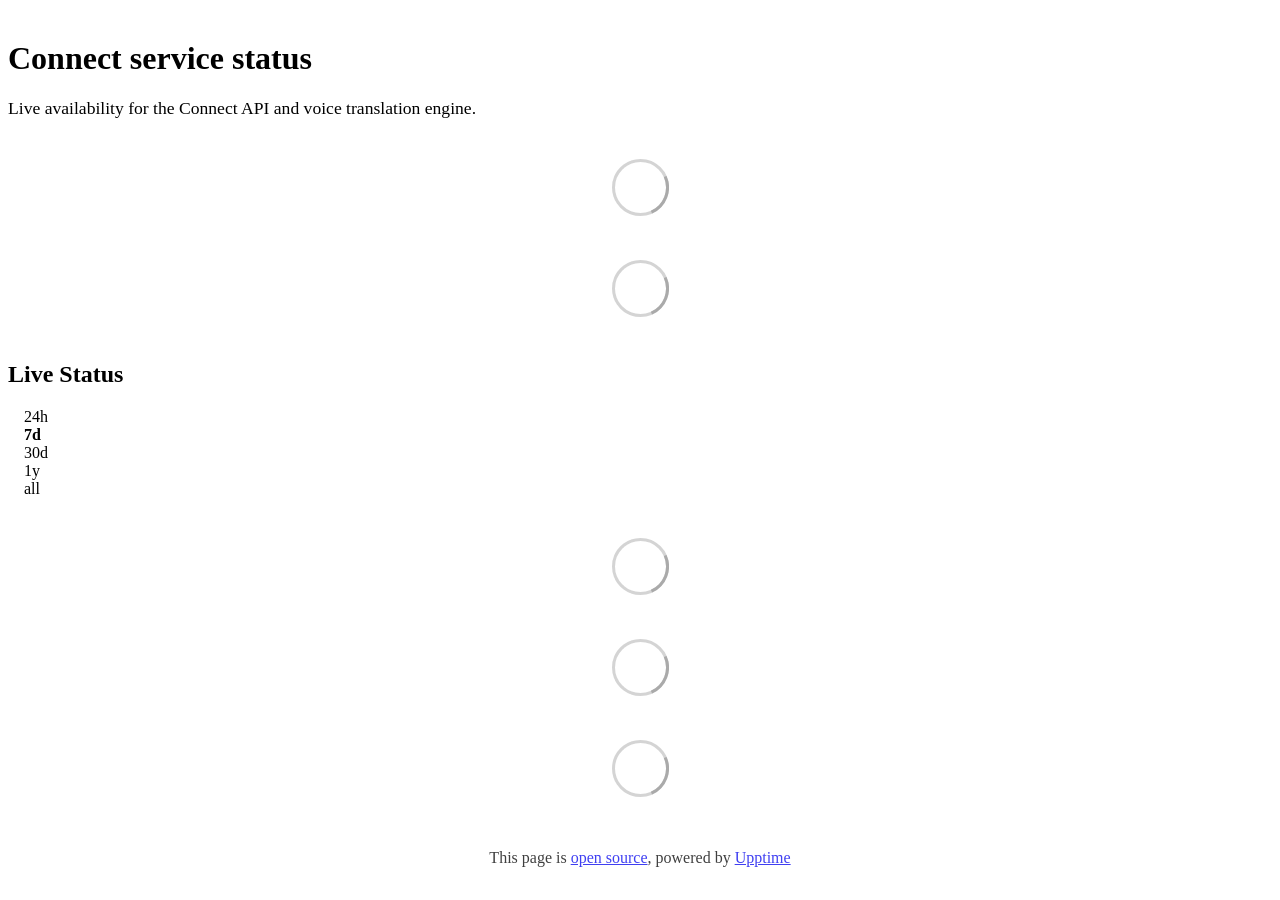
==== index.html @ 45602fb8 "deploy: 4e6164ec97eb32b5ba876845d43a2642abf1fcaf" ====
<!DOCTYPE html> <html lang=en> <head> <meta charset=utf-8> <meta content="width=device-width,initial-scale=1" name=viewport> <meta content=#333333 name=theme-color> <base href=/ > <link href=manifest.json rel=manifest crossorigin=use-credentials> <script>__SAPPER__={baseUrl:"",preloaded:[void 0,{}]};if('serviceWorker' in navigator)navigator.serviceWorker.register('/service-worker.js');(function(){try{eval("async function x(){}");var main="/client/client.4621097e.js"}catch(e){main="/client/legacy/client.b2874758.js"};var s=document.createElement("script");try{new Function("if(0)import('')")();s.src=main;s.type="module";s.crossOrigin="use-credentials";}catch(e){s.src="/client/shimport@2.0.5.js";s.setAttribute("data-main",main);}document.head.appendChild(s);}());</script> <link href=client/client-31a52aa5.css rel=stylesheet><link href=client/createOctokit-a85f76c7.css rel=stylesheet><link href=client/index-b0b6455a.css rel=stylesheet> <title>Connect Status</title> <script>// If `prefers-color-scheme` is not supported, fall back to light mode.
      // In this case, light.css will be downloaded with `highest` priority.
      if (typeof window !== "undefined" && typeof document !== "undefined" && "matchMedia" in window && window.matchMedia('(prefers-color-scheme: dark)').media === 'not all') {
        document.documentElement.style.display = 'none';
        document.head.insertAdjacentHTML(
          'beforeend',
          '<link rel="stylesheet" href={`${config.path}/themes/light.css`} onload="document.documentElement.style.display = \'\'">',
        );
      } </script> <link href=https://status.belora-connect.com/themes/light.css rel=stylesheet media=(prefers-color-scheme:light)> <link href=https://status.belora-connect.com/themes/dark.css rel=stylesheet media=(prefers-color-scheme:dark)><link href=https://status.belora-connect.com/global.css rel=stylesheet><link href=https://raw.githubusercontent.com/upptime/upptime/master/assets/upptime-icon.svg rel=icon type=image/svg><link href=/logo-192.png rel=icon type=image/png> <link href=/client/client.4621097e.js rel=modulepreload as=script crossorigin=use-credentials><link href=/client/client-31a52aa5.css rel=preload as=style><link href=/client/index.907fbda7.js rel=modulepreload as=script crossorigin=use-credentials><link href=/client/createOctokit.51ba65b4.js rel=modulepreload as=script crossorigin=use-credentials><link href=/client/inject_styles.803b7e80.js rel=modulepreload as=script crossorigin=use-credentials><link href=/client/createOctokit-a85f76c7.css rel=preload as=style><link href=/client/index-b0b6455a.css rel=preload as=style></head> <body> <div id=sapper> <nav class=svelte-a08hsz><div class="svelte-a08hsz container"> <ul class=svelte-a08hsz> </ul></div> </nav> <main class=container> <header class=svelte-ngkazm><h1><strong>Connect</strong> service status</h1> <p class="svelte-ngkazm lead">Live availability for the Connect API and voice translation engine.</header> <section class=svelte-8lnl4f><div class="svelte-68jxue loading"><svg class=svelte-68jxue height=38 stroke=#aaa width=38 xmlns=http://www.w3.org/2000/svg><g fill=none fill-rule=evenodd><g stroke-width=2 transform="translate(1 1)"><circle cx=18 cy=18 r=18 stroke-opacity=.5></circle><path d="M36 18c0-9.94-8.06-18-18-18"><animateTransform attributeName=transform dur=1s from="0 18 18" repeatCount=indefinite to="360 18 18" type=rotate></animateTransform></path></g></g></svg></div> </section> <section class=svelte-8lnl4f><div class="svelte-68jxue loading"><svg class=svelte-68jxue height=38 stroke=#aaa width=38 xmlns=http://www.w3.org/2000/svg><g fill=none fill-rule=evenodd><g stroke-width=2 transform="translate(1 1)"><circle cx=18 cy=18 r=18 stroke-opacity=.5></circle><path d="M36 18c0-9.94-8.06-18-18-18"><animateTransform attributeName=transform dur=1s from="0 18 18" repeatCount=indefinite to="360 18 18" type=rotate></animateTransform></path></g></g></svg></div> </section> <div class="svelte-fqsq6s f changed"><h2>Live Status</h2> <form class="svelte-fqsq6s f r"><div><input class=svelte-fqsq6s id=data_day name=d type=radio value=day><label class=svelte-fqsq6s for=data_day>24h</label></div> <div><input class=svelte-fqsq6s id=data_week name=d type=radio value=week checked><label class=svelte-fqsq6s for=data_week>7d</label></div> <div><input class=svelte-fqsq6s id=data_month name=d type=radio value=month><label class=svelte-fqsq6s for=data_month>30d</label></div> <div><input class=svelte-fqsq6s id=data_year name=d type=radio value=year><label class=svelte-fqsq6s for=data_year>1y</label></div> <div><input class=svelte-fqsq6s id=data_all name=d type=radio value=all><label class=svelte-fqsq6s for=data_all>all</label></div></form></div> <section class="svelte-fqsq6s live-status"><div class="svelte-68jxue loading"><svg class=svelte-68jxue height=38 stroke=#aaa width=38 xmlns=http://www.w3.org/2000/svg><g fill=none fill-rule=evenodd><g stroke-width=2 transform="translate(1 1)"><circle cx=18 cy=18 r=18 stroke-opacity=.5></circle><path d="M36 18c0-9.94-8.06-18-18-18"><animateTransform attributeName=transform dur=1s from="0 18 18" repeatCount=indefinite to="360 18 18" type=rotate></animateTransform></path></g></g></svg></div> </section> <section><div class="svelte-68jxue loading"><svg class=svelte-68jxue height=38 stroke=#aaa width=38 xmlns=http://www.w3.org/2000/svg><g fill=none fill-rule=evenodd><g stroke-width=2 transform="translate(1 1)"><circle cx=18 cy=18 r=18 stroke-opacity=.5></circle><path d="M36 18c0-9.94-8.06-18-18-18"><animateTransform attributeName=transform dur=1s from="0 18 18" repeatCount=indefinite to="360 18 18" type=rotate></animateTransform></path></g></g></svg></div> </section> <section><div class="svelte-68jxue loading"><svg class=svelte-68jxue height=38 stroke=#aaa width=38 xmlns=http://www.w3.org/2000/svg><g fill=none fill-rule=evenodd><g stroke-width=2 transform="translate(1 1)"><circle cx=18 cy=18 r=18 stroke-opacity=.5></circle><path d="M36 18c0-9.94-8.06-18-18-18"><animateTransform attributeName=transform dur=1s from="0 18 18" repeatCount=indefinite to="360 18 18" type=rotate></animateTransform></path></g></g></svg></div></section></main> <footer class=svelte-jbr799><p>This page is <a href=https://github.com/beloralabs-connect/connect-status>open source</a>, powered by <a href=https://upptime.js.org>Upptime</a></p> </footer></div> <script> try {
        if (typeof window !== "undefined" && window.navigator && navigator.serviceWorker) {
          navigator.serviceWorker.getRegistrations().then(function (registrations) {
            for (let registration of registrations) {
              registration.unregister();
            }
          });
        }
        if (typeof window !== "undefined" && "caches" in window) {
          caches.keys().then(function (keyList) {
            return Promise.all(
              keyList.map(function (key) {
                return caches.delete(key);
              })
            );
          });
        }
      } catch (error) {} </script>
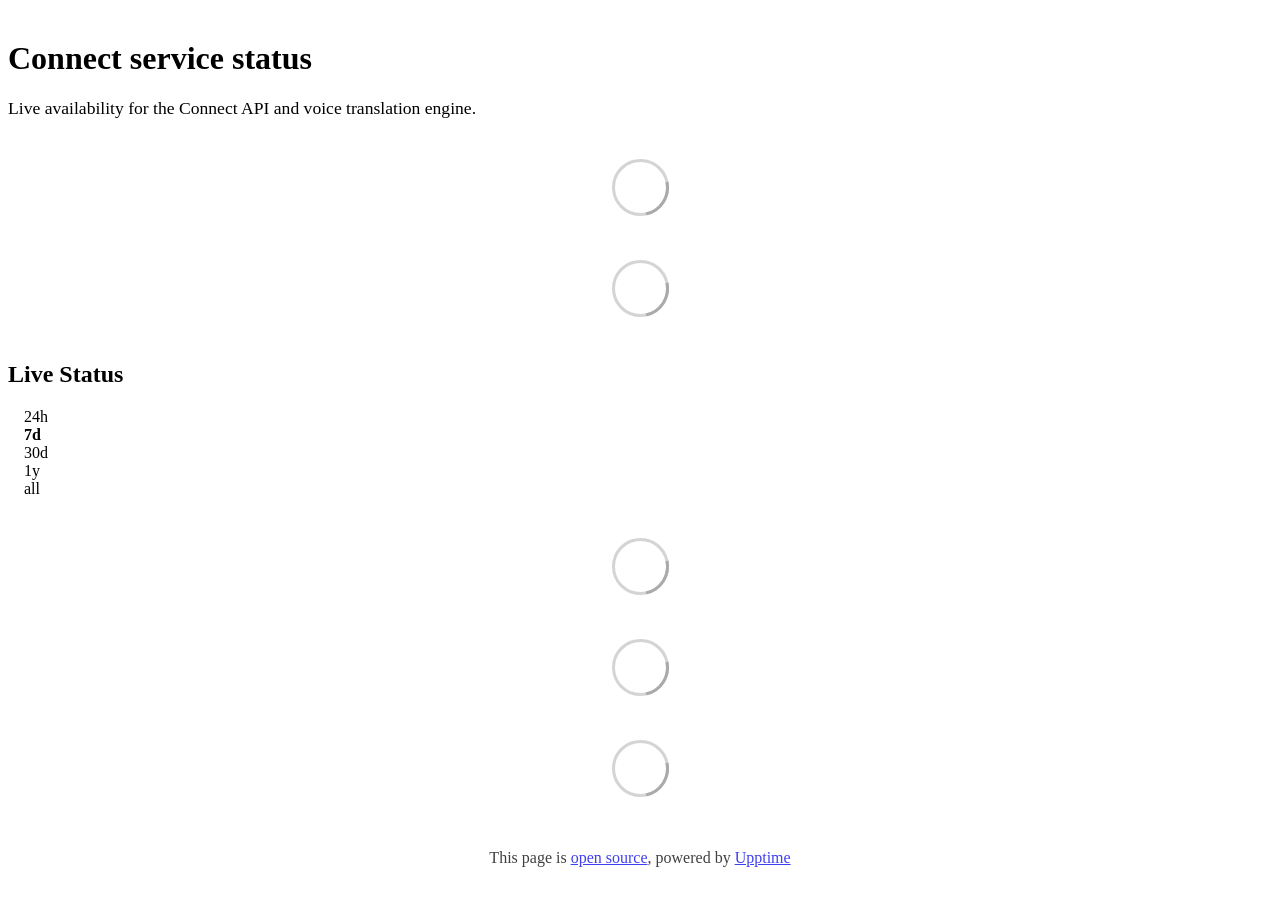
==== commit 129cd377: "deploy: e35ccb564887b303277713e8ad7a1792f961f7e1" ====
--- a/index.html
+++ b/index.html
@@ -1,4 +1,4 @@
-<!DOCTYPE html> <html lang=en> <head> <meta charset=utf-8> <meta content="width=device-width,initial-scale=1" name=viewport> <meta content=#333333 name=theme-color> <base href=/ > <link href=manifest.json rel=manifest crossorigin=use-credentials> <script>__SAPPER__={baseUrl:"",preloaded:[void 0,{}]};if('serviceWorker' in navigator)navigator.serviceWorker.register('/service-worker.js');(function(){try{eval("async function x(){}");var main="/client/client.4621097e.js"}catch(e){main="/client/legacy/client.b2874758.js"};var s=document.createElement("script");try{new Function("if(0)import('')")();s.src=main;s.type="module";s.crossOrigin="use-credentials";}catch(e){s.src="/client/shimport@2.0.5.js";s.setAttribute("data-main",main);}document.head.appendChild(s);}());</script> <link href=client/client-31a52aa5.css rel=stylesheet><link href=client/createOctokit-a85f76c7.css rel=stylesheet><link href=client/index-b0b6455a.css rel=stylesheet> <title>Connect Status</title> <script>// If `prefers-color-scheme` is not supported, fall back to light mode.
+<!DOCTYPE html> <html lang=en> <head> <meta charset=utf-8> <meta content="width=device-width,initial-scale=1" name=viewport> <meta content=#333333 name=theme-color> <base href=/ > <link href=manifest.json rel=manifest crossorigin=use-credentials> <script>__SAPPER__={baseUrl:"",preloaded:[void 0,{}]};if('serviceWorker' in navigator)navigator.serviceWorker.register('/service-worker.js');(function(){try{eval("async function x(){}");var main="/client/client.db759055.js"}catch(e){main="/client/legacy/client.6d846c07.js"};var s=document.createElement("script");try{new Function("if(0)import('')")();s.src=main;s.type="module";s.crossOrigin="use-credentials";}catch(e){s.src="/client/shimport@2.0.5.js";s.setAttribute("data-main",main);}document.head.appendChild(s);}());</script> <link href=client/client-31a52aa5.css rel=stylesheet><link href=client/createOctokit-a85f76c7.css rel=stylesheet><link href=client/index-b0b6455a.css rel=stylesheet> <title>Connect Status</title> <script>// If `prefers-color-scheme` is not supported, fall back to light mode.
       // In this case, light.css will be downloaded with `highest` priority.
       if (typeof window !== "undefined" && typeof document !== "undefined" && "matchMedia" in window && window.matchMedia('(prefers-color-scheme: dark)').media === 'not all') {
         document.documentElement.style.display = 'none';
@@ -6,7 +6,7 @@
           'beforeend',
           '<link rel="stylesheet" href={`${config.path}/themes/light.css`} onload="document.documentElement.style.display = \'\'">',
         );
-      } </script> <link href=https://status.belora-connect.com/themes/light.css rel=stylesheet media=(prefers-color-scheme:light)> <link href=https://status.belora-connect.com/themes/dark.css rel=stylesheet media=(prefers-color-scheme:dark)><link href=https://status.belora-connect.com/global.css rel=stylesheet><link href=https://raw.githubusercontent.com/upptime/upptime/master/assets/upptime-icon.svg rel=icon type=image/svg><link href=/logo-192.png rel=icon type=image/png> <link href=/client/client.4621097e.js rel=modulepreload as=script crossorigin=use-credentials><link href=/client/client-31a52aa5.css rel=preload as=style><link href=/client/index.907fbda7.js rel=modulepreload as=script crossorigin=use-credentials><link href=/client/createOctokit.51ba65b4.js rel=modulepreload as=script crossorigin=use-credentials><link href=/client/inject_styles.803b7e80.js rel=modulepreload as=script crossorigin=use-credentials><link href=/client/createOctokit-a85f76c7.css rel=preload as=style><link href=/client/index-b0b6455a.css rel=preload as=style></head> <body> <div id=sapper> <nav class=svelte-a08hsz><div class="svelte-a08hsz container"> <ul class=svelte-a08hsz> </ul></div> </nav> <main class=container> <header class=svelte-ngkazm><h1><strong>Connect</strong> service status</h1> <p class="svelte-ngkazm lead">Live availability for the Connect API and voice translation engine.</header> <section class=svelte-8lnl4f><div class="svelte-68jxue loading"><svg class=svelte-68jxue height=38 stroke=#aaa width=38 xmlns=http://www.w3.org/2000/svg><g fill=none fill-rule=evenodd><g stroke-width=2 transform="translate(1 1)"><circle cx=18 cy=18 r=18 stroke-opacity=.5></circle><path d="M36 18c0-9.94-8.06-18-18-18"><animateTransform attributeName=transform dur=1s from="0 18 18" repeatCount=indefinite to="360 18 18" type=rotate></animateTransform></path></g></g></svg></div> </section> <section class=svelte-8lnl4f><div class="svelte-68jxue loading"><svg class=svelte-68jxue height=38 stroke=#aaa width=38 xmlns=http://www.w3.org/2000/svg><g fill=none fill-rule=evenodd><g stroke-width=2 transform="translate(1 1)"><circle cx=18 cy=18 r=18 stroke-opacity=.5></circle><path d="M36 18c0-9.94-8.06-18-18-18"><animateTransform attributeName=transform dur=1s from="0 18 18" repeatCount=indefinite to="360 18 18" type=rotate></animateTransform></path></g></g></svg></div> </section> <div class="svelte-fqsq6s f changed"><h2>Live Status</h2> <form class="svelte-fqsq6s f r"><div><input class=svelte-fqsq6s id=data_day name=d type=radio value=day><label class=svelte-fqsq6s for=data_day>24h</label></div> <div><input class=svelte-fqsq6s id=data_week name=d type=radio value=week checked><label class=svelte-fqsq6s for=data_week>7d</label></div> <div><input class=svelte-fqsq6s id=data_month name=d type=radio value=month><label class=svelte-fqsq6s for=data_month>30d</label></div> <div><input class=svelte-fqsq6s id=data_year name=d type=radio value=year><label class=svelte-fqsq6s for=data_year>1y</label></div> <div><input class=svelte-fqsq6s id=data_all name=d type=radio value=all><label class=svelte-fqsq6s for=data_all>all</label></div></form></div> <section class="svelte-fqsq6s live-status"><div class="svelte-68jxue loading"><svg class=svelte-68jxue height=38 stroke=#aaa width=38 xmlns=http://www.w3.org/2000/svg><g fill=none fill-rule=evenodd><g stroke-width=2 transform="translate(1 1)"><circle cx=18 cy=18 r=18 stroke-opacity=.5></circle><path d="M36 18c0-9.94-8.06-18-18-18"><animateTransform attributeName=transform dur=1s from="0 18 18" repeatCount=indefinite to="360 18 18" type=rotate></animateTransform></path></g></g></svg></div> </section> <section><div class="svelte-68jxue loading"><svg class=svelte-68jxue height=38 stroke=#aaa width=38 xmlns=http://www.w3.org/2000/svg><g fill=none fill-rule=evenodd><g stroke-width=2 transform="translate(1 1)"><circle cx=18 cy=18 r=18 stroke-opacity=.5></circle><path d="M36 18c0-9.94-8.06-18-18-18"><animateTransform attributeName=transform dur=1s from="0 18 18" repeatCount=indefinite to="360 18 18" type=rotate></animateTransform></path></g></g></svg></div> </section> <section><div class="svelte-68jxue loading"><svg class=svelte-68jxue height=38 stroke=#aaa width=38 xmlns=http://www.w3.org/2000/svg><g fill=none fill-rule=evenodd><g stroke-width=2 transform="translate(1 1)"><circle cx=18 cy=18 r=18 stroke-opacity=.5></circle><path d="M36 18c0-9.94-8.06-18-18-18"><animateTransform attributeName=transform dur=1s from="0 18 18" repeatCount=indefinite to="360 18 18" type=rotate></animateTransform></path></g></g></svg></div></section></main> <footer class=svelte-jbr799><p>This page is <a href=https://github.com/beloralabs-connect/connect-status>open source</a>, powered by <a href=https://upptime.js.org>Upptime</a></p> </footer></div> <script> try {
+      } </script> <link href=https://status.belora-connect.com/themes/light.css rel=stylesheet media=(prefers-color-scheme:light)> <link href=https://status.belora-connect.com/themes/dark.css rel=stylesheet media=(prefers-color-scheme:dark)><link href=https://status.belora-connect.com/global.css rel=stylesheet><link href=https://raw.githubusercontent.com/upptime/upptime/master/assets/upptime-icon.svg rel=icon type=image/svg><link href=/logo-192.png rel=icon type=image/png> <link href=/client/client.db759055.js rel=modulepreload as=script crossorigin=use-credentials><link href=/client/client-31a52aa5.css rel=preload as=style><link href=/client/index.37dea34d.js rel=modulepreload as=script crossorigin=use-credentials><link href=/client/createOctokit.5da812ed.js rel=modulepreload as=script crossorigin=use-credentials><link href=/client/inject_styles.803b7e80.js rel=modulepreload as=script crossorigin=use-credentials><link href=/client/createOctokit-a85f76c7.css rel=preload as=style><link href=/client/index-b0b6455a.css rel=preload as=style></head> <body> <div id=sapper> <nav class=svelte-a08hsz><div class="svelte-a08hsz container"> <ul class=svelte-a08hsz> </ul></div> </nav> <main class=container> <header class=svelte-ngkazm><h1><strong>Connect</strong> service status</h1> <p class="svelte-ngkazm lead">Live availability for the Connect API and voice translation engine.</header> <section class=svelte-8lnl4f><div class="svelte-68jxue loading"><svg class=svelte-68jxue height=38 stroke=#aaa width=38 xmlns=http://www.w3.org/2000/svg><g fill=none fill-rule=evenodd><g stroke-width=2 transform="translate(1 1)"><circle cx=18 cy=18 r=18 stroke-opacity=.5></circle><path d="M36 18c0-9.94-8.06-18-18-18"><animateTransform attributeName=transform dur=1s from="0 18 18" repeatCount=indefinite to="360 18 18" type=rotate></animateTransform></path></g></g></svg></div> </section> <section class=svelte-8lnl4f><div class="svelte-68jxue loading"><svg class=svelte-68jxue height=38 stroke=#aaa width=38 xmlns=http://www.w3.org/2000/svg><g fill=none fill-rule=evenodd><g stroke-width=2 transform="translate(1 1)"><circle cx=18 cy=18 r=18 stroke-opacity=.5></circle><path d="M36 18c0-9.94-8.06-18-18-18"><animateTransform attributeName=transform dur=1s from="0 18 18" repeatCount=indefinite to="360 18 18" type=rotate></animateTransform></path></g></g></svg></div> </section> <div class="svelte-fqsq6s f changed"><h2>Live Status</h2> <form class="svelte-fqsq6s f r"><div><input class=svelte-fqsq6s id=data_day name=d type=radio value=day><label class=svelte-fqsq6s for=data_day>24h</label></div> <div><input class=svelte-fqsq6s id=data_week name=d type=radio value=week checked><label class=svelte-fqsq6s for=data_week>7d</label></div> <div><input class=svelte-fqsq6s id=data_month name=d type=radio value=month><label class=svelte-fqsq6s for=data_month>30d</label></div> <div><input class=svelte-fqsq6s id=data_year name=d type=radio value=year><label class=svelte-fqsq6s for=data_year>1y</label></div> <div><input class=svelte-fqsq6s id=data_all name=d type=radio value=all><label class=svelte-fqsq6s for=data_all>all</label></div></form></div> <section class="svelte-fqsq6s live-status"><div class="svelte-68jxue loading"><svg class=svelte-68jxue height=38 stroke=#aaa width=38 xmlns=http://www.w3.org/2000/svg><g fill=none fill-rule=evenodd><g stroke-width=2 transform="translate(1 1)"><circle cx=18 cy=18 r=18 stroke-opacity=.5></circle><path d="M36 18c0-9.94-8.06-18-18-18"><animateTransform attributeName=transform dur=1s from="0 18 18" repeatCount=indefinite to="360 18 18" type=rotate></animateTransform></path></g></g></svg></div> </section> <section><div class="svelte-68jxue loading"><svg class=svelte-68jxue height=38 stroke=#aaa width=38 xmlns=http://www.w3.org/2000/svg><g fill=none fill-rule=evenodd><g stroke-width=2 transform="translate(1 1)"><circle cx=18 cy=18 r=18 stroke-opacity=.5></circle><path d="M36 18c0-9.94-8.06-18-18-18"><animateTransform attributeName=transform dur=1s from="0 18 18" repeatCount=indefinite to="360 18 18" type=rotate></animateTransform></path></g></g></svg></div> </section> <section><div class="svelte-68jxue loading"><svg class=svelte-68jxue height=38 stroke=#aaa width=38 xmlns=http://www.w3.org/2000/svg><g fill=none fill-rule=evenodd><g stroke-width=2 transform="translate(1 1)"><circle cx=18 cy=18 r=18 stroke-opacity=.5></circle><path d="M36 18c0-9.94-8.06-18-18-18"><animateTransform attributeName=transform dur=1s from="0 18 18" repeatCount=indefinite to="360 18 18" type=rotate></animateTransform></path></g></g></svg></div></section></main> <footer class=svelte-jbr799><p>This page is <a href=https://github.com/beloralabs-connect/connect-status>open source</a>, powered by <a href=https://upptime.js.org>Upptime</a></p> </footer></div> <script> try {
         if (typeof window !== "undefined" && window.navigator && navigator.serviceWorker) {
           navigator.serviceWorker.getRegistrations().then(function (registrations) {
             for (let registration of registrations) {
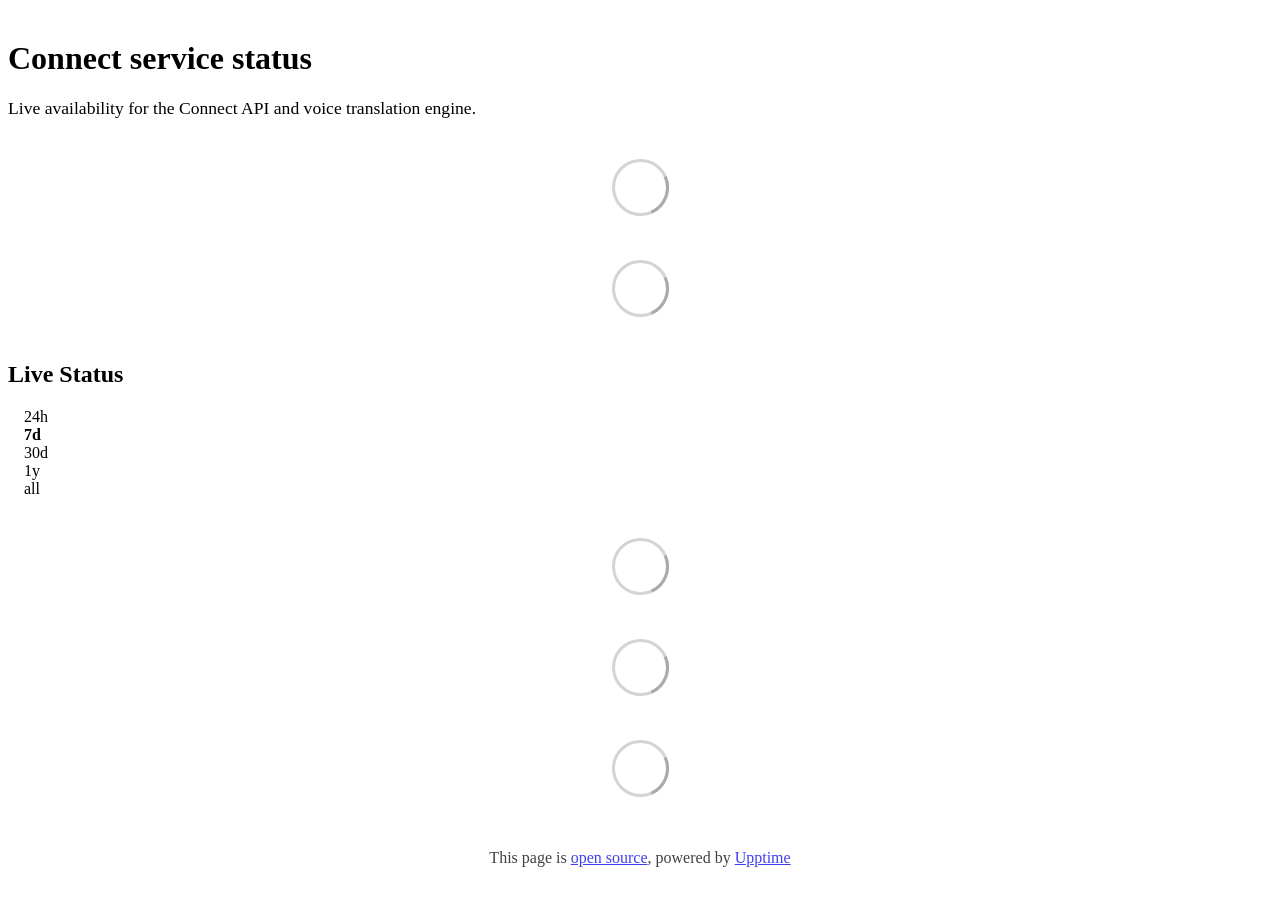
==== commit 1e6e8ec1: "deploy: 7d177156386b89ac3a58ff08177b23f45ffefd7b" ====
--- a/index.html
+++ b/index.html
@@ -1,4 +1,4 @@
-<!DOCTYPE html> <html lang=en> <head> <meta charset=utf-8> <meta content="width=device-width,initial-scale=1" name=viewport> <meta content=#333333 name=theme-color> <base href=/ > <link href=manifest.json rel=manifest crossorigin=use-credentials> <script>__SAPPER__={baseUrl:"",preloaded:[void 0,{}]};if('serviceWorker' in navigator)navigator.serviceWorker.register('/service-worker.js');(function(){try{eval("async function x(){}");var main="/client/client.db759055.js"}catch(e){main="/client/legacy/client.6d846c07.js"};var s=document.createElement("script");try{new Function("if(0)import('')")();s.src=main;s.type="module";s.crossOrigin="use-credentials";}catch(e){s.src="/client/shimport@2.0.5.js";s.setAttribute("data-main",main);}document.head.appendChild(s);}());</script> <link href=client/client-31a52aa5.css rel=stylesheet><link href=client/createOctokit-a85f76c7.css rel=stylesheet><link href=client/index-b0b6455a.css rel=stylesheet> <title>Connect Status</title> <script>// If `prefers-color-scheme` is not supported, fall back to light mode.
+<!DOCTYPE html> <html lang=en> <head> <meta charset=utf-8> <meta content="width=device-width,initial-scale=1" name=viewport> <meta content=#333333 name=theme-color> <base href=/ > <link href=manifest.json rel=manifest crossorigin=use-credentials> <script>__SAPPER__={baseUrl:"",preloaded:[void 0,{}]};if('serviceWorker' in navigator)navigator.serviceWorker.register('/service-worker.js');(function(){try{eval("async function x(){}");var main="/client/client.017b4414.js"}catch(e){main="/client/legacy/client.9b7e98da.js"};var s=document.createElement("script");try{new Function("if(0)import('')")();s.src=main;s.type="module";s.crossOrigin="use-credentials";}catch(e){s.src="/client/shimport@2.0.5.js";s.setAttribute("data-main",main);}document.head.appendChild(s);}());</script> <link href=client/client-31a52aa5.css rel=stylesheet><link href=client/createOctokit-a85f76c7.css rel=stylesheet><link href=client/index-b0b6455a.css rel=stylesheet> <title>Connect Status</title> <script>// If `prefers-color-scheme` is not supported, fall back to light mode.
       // In this case, light.css will be downloaded with `highest` priority.
       if (typeof window !== "undefined" && typeof document !== "undefined" && "matchMedia" in window && window.matchMedia('(prefers-color-scheme: dark)').media === 'not all') {
         document.documentElement.style.display = 'none';
@@ -6,7 +6,7 @@
           'beforeend',
           '<link rel="stylesheet" href={`${config.path}/themes/light.css`} onload="document.documentElement.style.display = \'\'">',
         );
-      } </script> <link href=https://status.belora-connect.com/themes/light.css rel=stylesheet media=(prefers-color-scheme:light)> <link href=https://status.belora-connect.com/themes/dark.css rel=stylesheet media=(prefers-color-scheme:dark)><link href=https://status.belora-connect.com/global.css rel=stylesheet><link href=https://raw.githubusercontent.com/upptime/upptime/master/assets/upptime-icon.svg rel=icon type=image/svg><link href=/logo-192.png rel=icon type=image/png> <link href=/client/client.db759055.js rel=modulepreload as=script crossorigin=use-credentials><link href=/client/client-31a52aa5.css rel=preload as=style><link href=/client/index.37dea34d.js rel=modulepreload as=script crossorigin=use-credentials><link href=/client/createOctokit.5da812ed.js rel=modulepreload as=script crossorigin=use-credentials><link href=/client/inject_styles.803b7e80.js rel=modulepreload as=script crossorigin=use-credentials><link href=/client/createOctokit-a85f76c7.css rel=preload as=style><link href=/client/index-b0b6455a.css rel=preload as=style></head> <body> <div id=sapper> <nav class=svelte-a08hsz><div class="svelte-a08hsz container"> <ul class=svelte-a08hsz> </ul></div> </nav> <main class=container> <header class=svelte-ngkazm><h1><strong>Connect</strong> service status</h1> <p class="svelte-ngkazm lead">Live availability for the Connect API and voice translation engine.</header> <section class=svelte-8lnl4f><div class="svelte-68jxue loading"><svg class=svelte-68jxue height=38 stroke=#aaa width=38 xmlns=http://www.w3.org/2000/svg><g fill=none fill-rule=evenodd><g stroke-width=2 transform="translate(1 1)"><circle cx=18 cy=18 r=18 stroke-opacity=.5></circle><path d="M36 18c0-9.94-8.06-18-18-18"><animateTransform attributeName=transform dur=1s from="0 18 18" repeatCount=indefinite to="360 18 18" type=rotate></animateTransform></path></g></g></svg></div> </section> <section class=svelte-8lnl4f><div class="svelte-68jxue loading"><svg class=svelte-68jxue height=38 stroke=#aaa width=38 xmlns=http://www.w3.org/2000/svg><g fill=none fill-rule=evenodd><g stroke-width=2 transform="translate(1 1)"><circle cx=18 cy=18 r=18 stroke-opacity=.5></circle><path d="M36 18c0-9.94-8.06-18-18-18"><animateTransform attributeName=transform dur=1s from="0 18 18" repeatCount=indefinite to="360 18 18" type=rotate></animateTransform></path></g></g></svg></div> </section> <div class="svelte-fqsq6s f changed"><h2>Live Status</h2> <form class="svelte-fqsq6s f r"><div><input class=svelte-fqsq6s id=data_day name=d type=radio value=day><label class=svelte-fqsq6s for=data_day>24h</label></div> <div><input class=svelte-fqsq6s id=data_week name=d type=radio value=week checked><label class=svelte-fqsq6s for=data_week>7d</label></div> <div><input class=svelte-fqsq6s id=data_month name=d type=radio value=month><label class=svelte-fqsq6s for=data_month>30d</label></div> <div><input class=svelte-fqsq6s id=data_year name=d type=radio value=year><label class=svelte-fqsq6s for=data_year>1y</label></div> <div><input class=svelte-fqsq6s id=data_all name=d type=radio value=all><label class=svelte-fqsq6s for=data_all>all</label></div></form></div> <section class="svelte-fqsq6s live-status"><div class="svelte-68jxue loading"><svg class=svelte-68jxue height=38 stroke=#aaa width=38 xmlns=http://www.w3.org/2000/svg><g fill=none fill-rule=evenodd><g stroke-width=2 transform="translate(1 1)"><circle cx=18 cy=18 r=18 stroke-opacity=.5></circle><path d="M36 18c0-9.94-8.06-18-18-18"><animateTransform attributeName=transform dur=1s from="0 18 18" repeatCount=indefinite to="360 18 18" type=rotate></animateTransform></path></g></g></svg></div> </section> <section><div class="svelte-68jxue loading"><svg class=svelte-68jxue height=38 stroke=#aaa width=38 xmlns=http://www.w3.org/2000/svg><g fill=none fill-rule=evenodd><g stroke-width=2 transform="translate(1 1)"><circle cx=18 cy=18 r=18 stroke-opacity=.5></circle><path d="M36 18c0-9.94-8.06-18-18-18"><animateTransform attributeName=transform dur=1s from="0 18 18" repeatCount=indefinite to="360 18 18" type=rotate></animateTransform></path></g></g></svg></div> </section> <section><div class="svelte-68jxue loading"><svg class=svelte-68jxue height=38 stroke=#aaa width=38 xmlns=http://www.w3.org/2000/svg><g fill=none fill-rule=evenodd><g stroke-width=2 transform="translate(1 1)"><circle cx=18 cy=18 r=18 stroke-opacity=.5></circle><path d="M36 18c0-9.94-8.06-18-18-18"><animateTransform attributeName=transform dur=1s from="0 18 18" repeatCount=indefinite to="360 18 18" type=rotate></animateTransform></path></g></g></svg></div></section></main> <footer class=svelte-jbr799><p>This page is <a href=https://github.com/beloralabs-connect/connect-status>open source</a>, powered by <a href=https://upptime.js.org>Upptime</a></p> </footer></div> <script> try {
+      } </script> <link href=https://status.belora-connect.com/themes/light.css rel=stylesheet media=(prefers-color-scheme:light)> <link href=https://status.belora-connect.com/themes/dark.css rel=stylesheet media=(prefers-color-scheme:dark)><link href=https://status.belora-connect.com/global.css rel=stylesheet><link href=https://raw.githubusercontent.com/upptime/upptime/master/assets/upptime-icon.svg rel=icon type=image/svg><link href=/logo-192.png rel=icon type=image/png> <link href=/client/client.017b4414.js rel=modulepreload as=script crossorigin=use-credentials><link href=/client/client-31a52aa5.css rel=preload as=style><link href=/client/index.a909bca7.js rel=modulepreload as=script crossorigin=use-credentials><link href=/client/createOctokit.a4fef7ee.js rel=modulepreload as=script crossorigin=use-credentials><link href=/client/inject_styles.803b7e80.js rel=modulepreload as=script crossorigin=use-credentials><link href=/client/createOctokit-a85f76c7.css rel=preload as=style><link href=/client/index-b0b6455a.css rel=preload as=style></head> <body> <div id=sapper> <nav class=svelte-a08hsz><div class="svelte-a08hsz container"> <ul class=svelte-a08hsz> </ul></div> </nav> <main class=container> <header class=svelte-ngkazm><h1><strong>Connect</strong> service status</h1> <p class="svelte-ngkazm lead">Live availability for the Connect API and voice translation engine.</header> <section class=svelte-8lnl4f><div class="svelte-68jxue loading"><svg class=svelte-68jxue height=38 stroke=#aaa width=38 xmlns=http://www.w3.org/2000/svg><g fill=none fill-rule=evenodd><g stroke-width=2 transform="translate(1 1)"><circle cx=18 cy=18 r=18 stroke-opacity=.5></circle><path d="M36 18c0-9.94-8.06-18-18-18"><animateTransform attributeName=transform dur=1s from="0 18 18" repeatCount=indefinite to="360 18 18" type=rotate></animateTransform></path></g></g></svg></div> </section> <section class=svelte-8lnl4f><div class="svelte-68jxue loading"><svg class=svelte-68jxue height=38 stroke=#aaa width=38 xmlns=http://www.w3.org/2000/svg><g fill=none fill-rule=evenodd><g stroke-width=2 transform="translate(1 1)"><circle cx=18 cy=18 r=18 stroke-opacity=.5></circle><path d="M36 18c0-9.94-8.06-18-18-18"><animateTransform attributeName=transform dur=1s from="0 18 18" repeatCount=indefinite to="360 18 18" type=rotate></animateTransform></path></g></g></svg></div> </section> <div class="svelte-fqsq6s f changed"><h2>Live Status</h2> <form class="svelte-fqsq6s f r"><div><input class=svelte-fqsq6s id=data_day name=d type=radio value=day><label class=svelte-fqsq6s for=data_day>24h</label></div> <div><input class=svelte-fqsq6s id=data_week name=d type=radio value=week checked><label class=svelte-fqsq6s for=data_week>7d</label></div> <div><input class=svelte-fqsq6s id=data_month name=d type=radio value=month><label class=svelte-fqsq6s for=data_month>30d</label></div> <div><input class=svelte-fqsq6s id=data_year name=d type=radio value=year><label class=svelte-fqsq6s for=data_year>1y</label></div> <div><input class=svelte-fqsq6s id=data_all name=d type=radio value=all><label class=svelte-fqsq6s for=data_all>all</label></div></form></div> <section class="svelte-fqsq6s live-status"><div class="svelte-68jxue loading"><svg class=svelte-68jxue height=38 stroke=#aaa width=38 xmlns=http://www.w3.org/2000/svg><g fill=none fill-rule=evenodd><g stroke-width=2 transform="translate(1 1)"><circle cx=18 cy=18 r=18 stroke-opacity=.5></circle><path d="M36 18c0-9.94-8.06-18-18-18"><animateTransform attributeName=transform dur=1s from="0 18 18" repeatCount=indefinite to="360 18 18" type=rotate></animateTransform></path></g></g></svg></div> </section> <section><div class="svelte-68jxue loading"><svg class=svelte-68jxue height=38 stroke=#aaa width=38 xmlns=http://www.w3.org/2000/svg><g fill=none fill-rule=evenodd><g stroke-width=2 transform="translate(1 1)"><circle cx=18 cy=18 r=18 stroke-opacity=.5></circle><path d="M36 18c0-9.94-8.06-18-18-18"><animateTransform attributeName=transform dur=1s from="0 18 18" repeatCount=indefinite to="360 18 18" type=rotate></animateTransform></path></g></g></svg></div> </section> <section><div class="svelte-68jxue loading"><svg class=svelte-68jxue height=38 stroke=#aaa width=38 xmlns=http://www.w3.org/2000/svg><g fill=none fill-rule=evenodd><g stroke-width=2 transform="translate(1 1)"><circle cx=18 cy=18 r=18 stroke-opacity=.5></circle><path d="M36 18c0-9.94-8.06-18-18-18"><animateTransform attributeName=transform dur=1s from="0 18 18" repeatCount=indefinite to="360 18 18" type=rotate></animateTransform></path></g></g></svg></div></section></main> <footer class=svelte-jbr799><p>This page is <a href=https://github.com/beloralabs-connect/connect-status>open source</a>, powered by <a href=https://upptime.js.org>Upptime</a></p> </footer></div> <script> try {
         if (typeof window !== "undefined" && window.navigator && navigator.serviceWorker) {
           navigator.serviceWorker.getRegistrations().then(function (registrations) {
             for (let registration of registrations) {
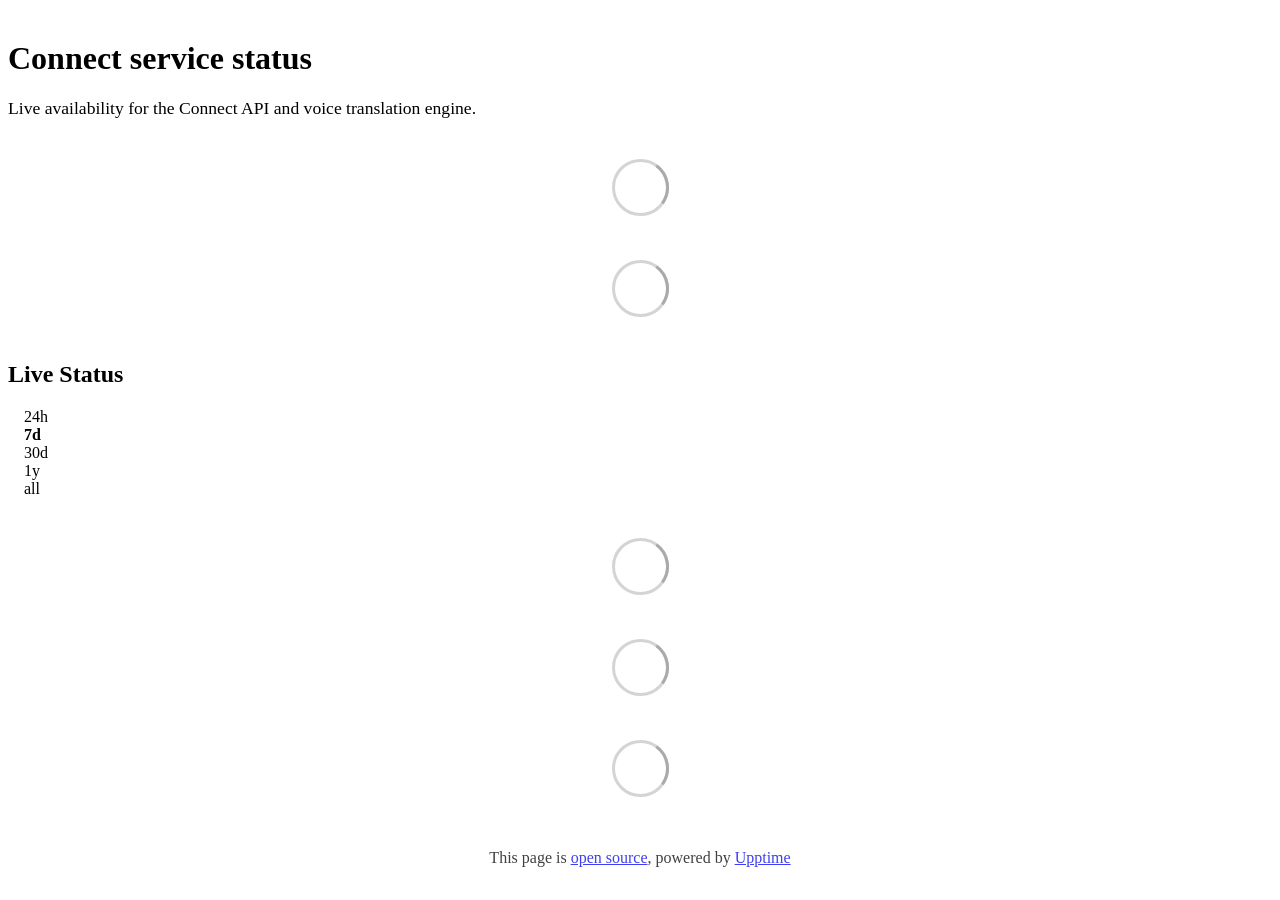
==== commit 9ac64451: "deploy: e948f30337eec5991336c95c26e899203e3f48a2" ====
--- a/index.html
+++ b/index.html
@@ -1,4 +1,4 @@
-<!DOCTYPE html> <html lang=en> <head> <meta charset=utf-8> <meta content="width=device-width,initial-scale=1" name=viewport> <meta content=#333333 name=theme-color> <base href=/ > <link href=manifest.json rel=manifest crossorigin=use-credentials> <script>__SAPPER__={baseUrl:"",preloaded:[void 0,{}]};if('serviceWorker' in navigator)navigator.serviceWorker.register('/service-worker.js');(function(){try{eval("async function x(){}");var main="/client/client.017b4414.js"}catch(e){main="/client/legacy/client.9b7e98da.js"};var s=document.createElement("script");try{new Function("if(0)import('')")();s.src=main;s.type="module";s.crossOrigin="use-credentials";}catch(e){s.src="/client/shimport@2.0.5.js";s.setAttribute("data-main",main);}document.head.appendChild(s);}());</script> <link href=client/client-31a52aa5.css rel=stylesheet><link href=client/createOctokit-a85f76c7.css rel=stylesheet><link href=client/index-b0b6455a.css rel=stylesheet> <title>Connect Status</title> <script>// If `prefers-color-scheme` is not supported, fall back to light mode.
+<!DOCTYPE html> <html lang=en> <head> <meta charset=utf-8> <meta content="width=device-width,initial-scale=1" name=viewport> <meta content=#333333 name=theme-color> <base href=/ > <link href=manifest.json rel=manifest crossorigin=use-credentials> <script>__SAPPER__={baseUrl:"",preloaded:[void 0,{}]};if('serviceWorker' in navigator)navigator.serviceWorker.register('/service-worker.js');(function(){try{eval("async function x(){}");var main="/client/client.956ce53b.js"}catch(e){main="/client/legacy/client.80cebfe5.js"};var s=document.createElement("script");try{new Function("if(0)import('')")();s.src=main;s.type="module";s.crossOrigin="use-credentials";}catch(e){s.src="/client/shimport@2.0.5.js";s.setAttribute("data-main",main);}document.head.appendChild(s);}());</script> <link href=client/client-31a52aa5.css rel=stylesheet><link href=client/createOctokit-a85f76c7.css rel=stylesheet><link href=client/index-b0b6455a.css rel=stylesheet> <title>Connect Status</title> <script>// If `prefers-color-scheme` is not supported, fall back to light mode.
       // In this case, light.css will be downloaded with `highest` priority.
       if (typeof window !== "undefined" && typeof document !== "undefined" && "matchMedia" in window && window.matchMedia('(prefers-color-scheme: dark)').media === 'not all') {
         document.documentElement.style.display = 'none';
@@ -6,7 +6,7 @@
           'beforeend',
           '<link rel="stylesheet" href={`${config.path}/themes/light.css`} onload="document.documentElement.style.display = \'\'">',
         );
-      } </script> <link href=https://status.belora-connect.com/themes/light.css rel=stylesheet media=(prefers-color-scheme:light)> <link href=https://status.belora-connect.com/themes/dark.css rel=stylesheet media=(prefers-color-scheme:dark)><link href=https://status.belora-connect.com/global.css rel=stylesheet><link href=https://raw.githubusercontent.com/upptime/upptime/master/assets/upptime-icon.svg rel=icon type=image/svg><link href=/logo-192.png rel=icon type=image/png> <link href=/client/client.017b4414.js rel=modulepreload as=script crossorigin=use-credentials><link href=/client/client-31a52aa5.css rel=preload as=style><link href=/client/index.a909bca7.js rel=modulepreload as=script crossorigin=use-credentials><link href=/client/createOctokit.a4fef7ee.js rel=modulepreload as=script crossorigin=use-credentials><link href=/client/inject_styles.803b7e80.js rel=modulepreload as=script crossorigin=use-credentials><link href=/client/createOctokit-a85f76c7.css rel=preload as=style><link href=/client/index-b0b6455a.css rel=preload as=style></head> <body> <div id=sapper> <nav class=svelte-a08hsz><div class="svelte-a08hsz container"> <ul class=svelte-a08hsz> </ul></div> </nav> <main class=container> <header class=svelte-ngkazm><h1><strong>Connect</strong> service status</h1> <p class="svelte-ngkazm lead">Live availability for the Connect API and voice translation engine.</header> <section class=svelte-8lnl4f><div class="svelte-68jxue loading"><svg class=svelte-68jxue height=38 stroke=#aaa width=38 xmlns=http://www.w3.org/2000/svg><g fill=none fill-rule=evenodd><g stroke-width=2 transform="translate(1 1)"><circle cx=18 cy=18 r=18 stroke-opacity=.5></circle><path d="M36 18c0-9.94-8.06-18-18-18"><animateTransform attributeName=transform dur=1s from="0 18 18" repeatCount=indefinite to="360 18 18" type=rotate></animateTransform></path></g></g></svg></div> </section> <section class=svelte-8lnl4f><div class="svelte-68jxue loading"><svg class=svelte-68jxue height=38 stroke=#aaa width=38 xmlns=http://www.w3.org/2000/svg><g fill=none fill-rule=evenodd><g stroke-width=2 transform="translate(1 1)"><circle cx=18 cy=18 r=18 stroke-opacity=.5></circle><path d="M36 18c0-9.94-8.06-18-18-18"><animateTransform attributeName=transform dur=1s from="0 18 18" repeatCount=indefinite to="360 18 18" type=rotate></animateTransform></path></g></g></svg></div> </section> <div class="svelte-fqsq6s f changed"><h2>Live Status</h2> <form class="svelte-fqsq6s f r"><div><input class=svelte-fqsq6s id=data_day name=d type=radio value=day><label class=svelte-fqsq6s for=data_day>24h</label></div> <div><input class=svelte-fqsq6s id=data_week name=d type=radio value=week checked><label class=svelte-fqsq6s for=data_week>7d</label></div> <div><input class=svelte-fqsq6s id=data_month name=d type=radio value=month><label class=svelte-fqsq6s for=data_month>30d</label></div> <div><input class=svelte-fqsq6s id=data_year name=d type=radio value=year><label class=svelte-fqsq6s for=data_year>1y</label></div> <div><input class=svelte-fqsq6s id=data_all name=d type=radio value=all><label class=svelte-fqsq6s for=data_all>all</label></div></form></div> <section class="svelte-fqsq6s live-status"><div class="svelte-68jxue loading"><svg class=svelte-68jxue height=38 stroke=#aaa width=38 xmlns=http://www.w3.org/2000/svg><g fill=none fill-rule=evenodd><g stroke-width=2 transform="translate(1 1)"><circle cx=18 cy=18 r=18 stroke-opacity=.5></circle><path d="M36 18c0-9.94-8.06-18-18-18"><animateTransform attributeName=transform dur=1s from="0 18 18" repeatCount=indefinite to="360 18 18" type=rotate></animateTransform></path></g></g></svg></div> </section> <section><div class="svelte-68jxue loading"><svg class=svelte-68jxue height=38 stroke=#aaa width=38 xmlns=http://www.w3.org/2000/svg><g fill=none fill-rule=evenodd><g stroke-width=2 transform="translate(1 1)"><circle cx=18 cy=18 r=18 stroke-opacity=.5></circle><path d="M36 18c0-9.94-8.06-18-18-18"><animateTransform attributeName=transform dur=1s from="0 18 18" repeatCount=indefinite to="360 18 18" type=rotate></animateTransform></path></g></g></svg></div> </section> <section><div class="svelte-68jxue loading"><svg class=svelte-68jxue height=38 stroke=#aaa width=38 xmlns=http://www.w3.org/2000/svg><g fill=none fill-rule=evenodd><g stroke-width=2 transform="translate(1 1)"><circle cx=18 cy=18 r=18 stroke-opacity=.5></circle><path d="M36 18c0-9.94-8.06-18-18-18"><animateTransform attributeName=transform dur=1s from="0 18 18" repeatCount=indefinite to="360 18 18" type=rotate></animateTransform></path></g></g></svg></div></section></main> <footer class=svelte-jbr799><p>This page is <a href=https://github.com/beloralabs-connect/connect-status>open source</a>, powered by <a href=https://upptime.js.org>Upptime</a></p> </footer></div> <script> try {
+      } </script> <link href=https://status.belora-connect.com/themes/light.css rel=stylesheet media=(prefers-color-scheme:light)> <link href=https://status.belora-connect.com/themes/dark.css rel=stylesheet media=(prefers-color-scheme:dark)><link href=https://status.belora-connect.com/global.css rel=stylesheet><link href=https://raw.githubusercontent.com/upptime/upptime/master/assets/upptime-icon.svg rel=icon type=image/svg><link href=/logo-192.png rel=icon type=image/png> <link href=/client/client.956ce53b.js rel=modulepreload as=script crossorigin=use-credentials><link href=/client/client-31a52aa5.css rel=preload as=style><link href=/client/index.eefcd808.js rel=modulepreload as=script crossorigin=use-credentials><link href=/client/createOctokit.af2f5e57.js rel=modulepreload as=script crossorigin=use-credentials><link href=/client/inject_styles.803b7e80.js rel=modulepreload as=script crossorigin=use-credentials><link href=/client/createOctokit-a85f76c7.css rel=preload as=style><link href=/client/index-b0b6455a.css rel=preload as=style></head> <body> <div id=sapper> <nav class=svelte-a08hsz><div class="svelte-a08hsz container"> <ul class=svelte-a08hsz> </ul></div> </nav> <main class=container> <header class=svelte-ngkazm><h1><strong>Connect</strong> service status</h1> <p class="svelte-ngkazm lead">Live availability for the Connect API and voice translation engine.</header> <section class=svelte-8lnl4f><div class="svelte-68jxue loading"><svg class=svelte-68jxue height=38 stroke=#aaa width=38 xmlns=http://www.w3.org/2000/svg><g fill=none fill-rule=evenodd><g stroke-width=2 transform="translate(1 1)"><circle cx=18 cy=18 r=18 stroke-opacity=.5></circle><path d="M36 18c0-9.94-8.06-18-18-18"><animateTransform attributeName=transform dur=1s from="0 18 18" repeatCount=indefinite to="360 18 18" type=rotate></animateTransform></path></g></g></svg></div> </section> <section class=svelte-8lnl4f><div class="svelte-68jxue loading"><svg class=svelte-68jxue height=38 stroke=#aaa width=38 xmlns=http://www.w3.org/2000/svg><g fill=none fill-rule=evenodd><g stroke-width=2 transform="translate(1 1)"><circle cx=18 cy=18 r=18 stroke-opacity=.5></circle><path d="M36 18c0-9.94-8.06-18-18-18"><animateTransform attributeName=transform dur=1s from="0 18 18" repeatCount=indefinite to="360 18 18" type=rotate></animateTransform></path></g></g></svg></div> </section> <div class="svelte-fqsq6s f changed"><h2>Live Status</h2> <form class="svelte-fqsq6s f r"><div><input class=svelte-fqsq6s id=data_day name=d type=radio value=day><label class=svelte-fqsq6s for=data_day>24h</label></div> <div><input class=svelte-fqsq6s id=data_week name=d type=radio value=week checked><label class=svelte-fqsq6s for=data_week>7d</label></div> <div><input class=svelte-fqsq6s id=data_month name=d type=radio value=month><label class=svelte-fqsq6s for=data_month>30d</label></div> <div><input class=svelte-fqsq6s id=data_year name=d type=radio value=year><label class=svelte-fqsq6s for=data_year>1y</label></div> <div><input class=svelte-fqsq6s id=data_all name=d type=radio value=all><label class=svelte-fqsq6s for=data_all>all</label></div></form></div> <section class="svelte-fqsq6s live-status"><div class="svelte-68jxue loading"><svg class=svelte-68jxue height=38 stroke=#aaa width=38 xmlns=http://www.w3.org/2000/svg><g fill=none fill-rule=evenodd><g stroke-width=2 transform="translate(1 1)"><circle cx=18 cy=18 r=18 stroke-opacity=.5></circle><path d="M36 18c0-9.94-8.06-18-18-18"><animateTransform attributeName=transform dur=1s from="0 18 18" repeatCount=indefinite to="360 18 18" type=rotate></animateTransform></path></g></g></svg></div> </section> <section><div class="svelte-68jxue loading"><svg class=svelte-68jxue height=38 stroke=#aaa width=38 xmlns=http://www.w3.org/2000/svg><g fill=none fill-rule=evenodd><g stroke-width=2 transform="translate(1 1)"><circle cx=18 cy=18 r=18 stroke-opacity=.5></circle><path d="M36 18c0-9.94-8.06-18-18-18"><animateTransform attributeName=transform dur=1s from="0 18 18" repeatCount=indefinite to="360 18 18" type=rotate></animateTransform></path></g></g></svg></div> </section> <section><div class="svelte-68jxue loading"><svg class=svelte-68jxue height=38 stroke=#aaa width=38 xmlns=http://www.w3.org/2000/svg><g fill=none fill-rule=evenodd><g stroke-width=2 transform="translate(1 1)"><circle cx=18 cy=18 r=18 stroke-opacity=.5></circle><path d="M36 18c0-9.94-8.06-18-18-18"><animateTransform attributeName=transform dur=1s from="0 18 18" repeatCount=indefinite to="360 18 18" type=rotate></animateTransform></path></g></g></svg></div></section></main> <footer class=svelte-jbr799><p>This page is <a href=https://github.com/beloralabs-connect/connect-status>open source</a>, powered by <a href=https://upptime.js.org>Upptime</a></p> </footer></div> <script> try {
         if (typeof window !== "undefined" && window.navigator && navigator.serviceWorker) {
           navigator.serviceWorker.getRegistrations().then(function (registrations) {
             for (let registration of registrations) {
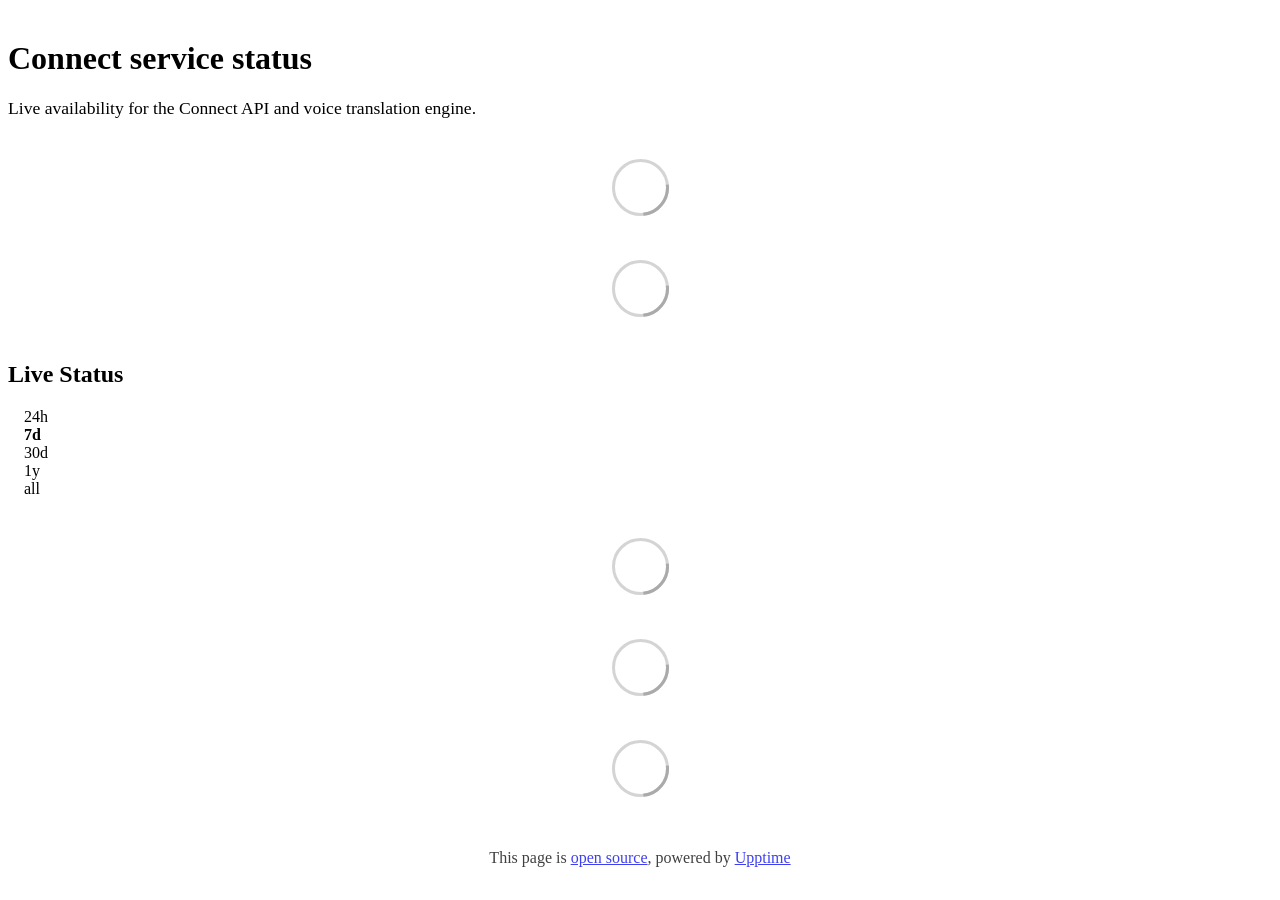
==== commit 79c89f45: "deploy: 070c81531c44448f62d522f18cfde9f31638e1ff" ====
--- a/index.html
+++ b/index.html
@@ -1,4 +1,4 @@
-<!DOCTYPE html> <html lang=en> <head> <meta charset=utf-8> <meta content="width=device-width,initial-scale=1" name=viewport> <meta content=#333333 name=theme-color> <base href=/ > <link href=manifest.json rel=manifest crossorigin=use-credentials> <script>__SAPPER__={baseUrl:"",preloaded:[void 0,{}]};if('serviceWorker' in navigator)navigator.serviceWorker.register('/service-worker.js');(function(){try{eval("async function x(){}");var main="/client/client.956ce53b.js"}catch(e){main="/client/legacy/client.80cebfe5.js"};var s=document.createElement("script");try{new Function("if(0)import('')")();s.src=main;s.type="module";s.crossOrigin="use-credentials";}catch(e){s.src="/client/shimport@2.0.5.js";s.setAttribute("data-main",main);}document.head.appendChild(s);}());</script> <link href=client/client-31a52aa5.css rel=stylesheet><link href=client/createOctokit-a85f76c7.css rel=stylesheet><link href=client/index-b0b6455a.css rel=stylesheet> <title>Connect Status</title> <script>// If `prefers-color-scheme` is not supported, fall back to light mode.
+<!DOCTYPE html> <html lang=en> <head> <meta charset=utf-8> <meta content="width=device-width,initial-scale=1" name=viewport> <meta content=#333333 name=theme-color> <base href=/ > <link href=manifest.json rel=manifest crossorigin=use-credentials> <script>__SAPPER__={baseUrl:"",preloaded:[void 0,{}]};if('serviceWorker' in navigator)navigator.serviceWorker.register('/service-worker.js');(function(){try{eval("async function x(){}");var main="/client/client.017b4414.js"}catch(e){main="/client/legacy/client.9b7e98da.js"};var s=document.createElement("script");try{new Function("if(0)import('')")();s.src=main;s.type="module";s.crossOrigin="use-credentials";}catch(e){s.src="/client/shimport@2.0.5.js";s.setAttribute("data-main",main);}document.head.appendChild(s);}());</script> <link href=client/client-31a52aa5.css rel=stylesheet><link href=client/createOctokit-a85f76c7.css rel=stylesheet><link href=client/index-b0b6455a.css rel=stylesheet> <title>Connect Status</title> <script>// If `prefers-color-scheme` is not supported, fall back to light mode.
       // In this case, light.css will be downloaded with `highest` priority.
       if (typeof window !== "undefined" && typeof document !== "undefined" && "matchMedia" in window && window.matchMedia('(prefers-color-scheme: dark)').media === 'not all') {
         document.documentElement.style.display = 'none';
@@ -6,7 +6,7 @@
           'beforeend',
           '<link rel="stylesheet" href={`${config.path}/themes/light.css`} onload="document.documentElement.style.display = \'\'">',
         );
-      } </script> <link href=https://status.belora-connect.com/themes/light.css rel=stylesheet media=(prefers-color-scheme:light)> <link href=https://status.belora-connect.com/themes/dark.css rel=stylesheet media=(prefers-color-scheme:dark)><link href=https://status.belora-connect.com/global.css rel=stylesheet><link href=https://raw.githubusercontent.com/upptime/upptime/master/assets/upptime-icon.svg rel=icon type=image/svg><link href=/logo-192.png rel=icon type=image/png> <link href=/client/client.956ce53b.js rel=modulepreload as=script crossorigin=use-credentials><link href=/client/client-31a52aa5.css rel=preload as=style><link href=/client/index.eefcd808.js rel=modulepreload as=script crossorigin=use-credentials><link href=/client/createOctokit.af2f5e57.js rel=modulepreload as=script crossorigin=use-credentials><link href=/client/inject_styles.803b7e80.js rel=modulepreload as=script crossorigin=use-credentials><link href=/client/createOctokit-a85f76c7.css rel=preload as=style><link href=/client/index-b0b6455a.css rel=preload as=style></head> <body> <div id=sapper> <nav class=svelte-a08hsz><div class="svelte-a08hsz container"> <ul class=svelte-a08hsz> </ul></div> </nav> <main class=container> <header class=svelte-ngkazm><h1><strong>Connect</strong> service status</h1> <p class="svelte-ngkazm lead">Live availability for the Connect API and voice translation engine.</header> <section class=svelte-8lnl4f><div class="svelte-68jxue loading"><svg class=svelte-68jxue height=38 stroke=#aaa width=38 xmlns=http://www.w3.org/2000/svg><g fill=none fill-rule=evenodd><g stroke-width=2 transform="translate(1 1)"><circle cx=18 cy=18 r=18 stroke-opacity=.5></circle><path d="M36 18c0-9.94-8.06-18-18-18"><animateTransform attributeName=transform dur=1s from="0 18 18" repeatCount=indefinite to="360 18 18" type=rotate></animateTransform></path></g></g></svg></div> </section> <section class=svelte-8lnl4f><div class="svelte-68jxue loading"><svg class=svelte-68jxue height=38 stroke=#aaa width=38 xmlns=http://www.w3.org/2000/svg><g fill=none fill-rule=evenodd><g stroke-width=2 transform="translate(1 1)"><circle cx=18 cy=18 r=18 stroke-opacity=.5></circle><path d="M36 18c0-9.94-8.06-18-18-18"><animateTransform attributeName=transform dur=1s from="0 18 18" repeatCount=indefinite to="360 18 18" type=rotate></animateTransform></path></g></g></svg></div> </section> <div class="svelte-fqsq6s f changed"><h2>Live Status</h2> <form class="svelte-fqsq6s f r"><div><input class=svelte-fqsq6s id=data_day name=d type=radio value=day><label class=svelte-fqsq6s for=data_day>24h</label></div> <div><input class=svelte-fqsq6s id=data_week name=d type=radio value=week checked><label class=svelte-fqsq6s for=data_week>7d</label></div> <div><input class=svelte-fqsq6s id=data_month name=d type=radio value=month><label class=svelte-fqsq6s for=data_month>30d</label></div> <div><input class=svelte-fqsq6s id=data_year name=d type=radio value=year><label class=svelte-fqsq6s for=data_year>1y</label></div> <div><input class=svelte-fqsq6s id=data_all name=d type=radio value=all><label class=svelte-fqsq6s for=data_all>all</label></div></form></div> <section class="svelte-fqsq6s live-status"><div class="svelte-68jxue loading"><svg class=svelte-68jxue height=38 stroke=#aaa width=38 xmlns=http://www.w3.org/2000/svg><g fill=none fill-rule=evenodd><g stroke-width=2 transform="translate(1 1)"><circle cx=18 cy=18 r=18 stroke-opacity=.5></circle><path d="M36 18c0-9.94-8.06-18-18-18"><animateTransform attributeName=transform dur=1s from="0 18 18" repeatCount=indefinite to="360 18 18" type=rotate></animateTransform></path></g></g></svg></div> </section> <section><div class="svelte-68jxue loading"><svg class=svelte-68jxue height=38 stroke=#aaa width=38 xmlns=http://www.w3.org/2000/svg><g fill=none fill-rule=evenodd><g stroke-width=2 transform="translate(1 1)"><circle cx=18 cy=18 r=18 stroke-opacity=.5></circle><path d="M36 18c0-9.94-8.06-18-18-18"><animateTransform attributeName=transform dur=1s from="0 18 18" repeatCount=indefinite to="360 18 18" type=rotate></animateTransform></path></g></g></svg></div> </section> <section><div class="svelte-68jxue loading"><svg class=svelte-68jxue height=38 stroke=#aaa width=38 xmlns=http://www.w3.org/2000/svg><g fill=none fill-rule=evenodd><g stroke-width=2 transform="translate(1 1)"><circle cx=18 cy=18 r=18 stroke-opacity=.5></circle><path d="M36 18c0-9.94-8.06-18-18-18"><animateTransform attributeName=transform dur=1s from="0 18 18" repeatCount=indefinite to="360 18 18" type=rotate></animateTransform></path></g></g></svg></div></section></main> <footer class=svelte-jbr799><p>This page is <a href=https://github.com/beloralabs-connect/connect-status>open source</a>, powered by <a href=https://upptime.js.org>Upptime</a></p> </footer></div> <script> try {
+      } </script> <link href=https://status.belora-connect.com/themes/light.css rel=stylesheet media=(prefers-color-scheme:light)> <link href=https://status.belora-connect.com/themes/dark.css rel=stylesheet media=(prefers-color-scheme:dark)><link href=https://status.belora-connect.com/global.css rel=stylesheet><link href=https://raw.githubusercontent.com/upptime/upptime/master/assets/upptime-icon.svg rel=icon type=image/svg><link href=/logo-192.png rel=icon type=image/png> <link href=/client/client.017b4414.js rel=modulepreload as=script crossorigin=use-credentials><link href=/client/client-31a52aa5.css rel=preload as=style><link href=/client/index.a909bca7.js rel=modulepreload as=script crossorigin=use-credentials><link href=/client/createOctokit.a4fef7ee.js rel=modulepreload as=script crossorigin=use-credentials><link href=/client/inject_styles.803b7e80.js rel=modulepreload as=script crossorigin=use-credentials><link href=/client/createOctokit-a85f76c7.css rel=preload as=style><link href=/client/index-b0b6455a.css rel=preload as=style></head> <body> <div id=sapper> <nav class=svelte-a08hsz><div class="svelte-a08hsz container"> <ul class=svelte-a08hsz> </ul></div> </nav> <main class=container> <header class=svelte-ngkazm><h1><strong>Connect</strong> service status</h1> <p class="svelte-ngkazm lead">Live availability for the Connect API and voice translation engine.</header> <section class=svelte-8lnl4f><div class="svelte-68jxue loading"><svg class=svelte-68jxue height=38 stroke=#aaa width=38 xmlns=http://www.w3.org/2000/svg><g fill=none fill-rule=evenodd><g stroke-width=2 transform="translate(1 1)"><circle cx=18 cy=18 r=18 stroke-opacity=.5></circle><path d="M36 18c0-9.94-8.06-18-18-18"><animateTransform attributeName=transform dur=1s from="0 18 18" repeatCount=indefinite to="360 18 18" type=rotate></animateTransform></path></g></g></svg></div> </section> <section class=svelte-8lnl4f><div class="svelte-68jxue loading"><svg class=svelte-68jxue height=38 stroke=#aaa width=38 xmlns=http://www.w3.org/2000/svg><g fill=none fill-rule=evenodd><g stroke-width=2 transform="translate(1 1)"><circle cx=18 cy=18 r=18 stroke-opacity=.5></circle><path d="M36 18c0-9.94-8.06-18-18-18"><animateTransform attributeName=transform dur=1s from="0 18 18" repeatCount=indefinite to="360 18 18" type=rotate></animateTransform></path></g></g></svg></div> </section> <div class="svelte-fqsq6s f changed"><h2>Live Status</h2> <form class="svelte-fqsq6s f r"><div><input class=svelte-fqsq6s id=data_day name=d type=radio value=day><label class=svelte-fqsq6s for=data_day>24h</label></div> <div><input class=svelte-fqsq6s id=data_week name=d type=radio value=week checked><label class=svelte-fqsq6s for=data_week>7d</label></div> <div><input class=svelte-fqsq6s id=data_month name=d type=radio value=month><label class=svelte-fqsq6s for=data_month>30d</label></div> <div><input class=svelte-fqsq6s id=data_year name=d type=radio value=year><label class=svelte-fqsq6s for=data_year>1y</label></div> <div><input class=svelte-fqsq6s id=data_all name=d type=radio value=all><label class=svelte-fqsq6s for=data_all>all</label></div></form></div> <section class="svelte-fqsq6s live-status"><div class="svelte-68jxue loading"><svg class=svelte-68jxue height=38 stroke=#aaa width=38 xmlns=http://www.w3.org/2000/svg><g fill=none fill-rule=evenodd><g stroke-width=2 transform="translate(1 1)"><circle cx=18 cy=18 r=18 stroke-opacity=.5></circle><path d="M36 18c0-9.94-8.06-18-18-18"><animateTransform attributeName=transform dur=1s from="0 18 18" repeatCount=indefinite to="360 18 18" type=rotate></animateTransform></path></g></g></svg></div> </section> <section><div class="svelte-68jxue loading"><svg class=svelte-68jxue height=38 stroke=#aaa width=38 xmlns=http://www.w3.org/2000/svg><g fill=none fill-rule=evenodd><g stroke-width=2 transform="translate(1 1)"><circle cx=18 cy=18 r=18 stroke-opacity=.5></circle><path d="M36 18c0-9.94-8.06-18-18-18"><animateTransform attributeName=transform dur=1s from="0 18 18" repeatCount=indefinite to="360 18 18" type=rotate></animateTransform></path></g></g></svg></div> </section> <section><div class="svelte-68jxue loading"><svg class=svelte-68jxue height=38 stroke=#aaa width=38 xmlns=http://www.w3.org/2000/svg><g fill=none fill-rule=evenodd><g stroke-width=2 transform="translate(1 1)"><circle cx=18 cy=18 r=18 stroke-opacity=.5></circle><path d="M36 18c0-9.94-8.06-18-18-18"><animateTransform attributeName=transform dur=1s from="0 18 18" repeatCount=indefinite to="360 18 18" type=rotate></animateTransform></path></g></g></svg></div></section></main> <footer class=svelte-jbr799><p>This page is <a href=https://github.com/beloralabs-connect/connect-status>open source</a>, powered by <a href=https://upptime.js.org>Upptime</a></p> </footer></div> <script> try {
         if (typeof window !== "undefined" && window.navigator && navigator.serviceWorker) {
           navigator.serviceWorker.getRegistrations().then(function (registrations) {
             for (let registration of registrations) {
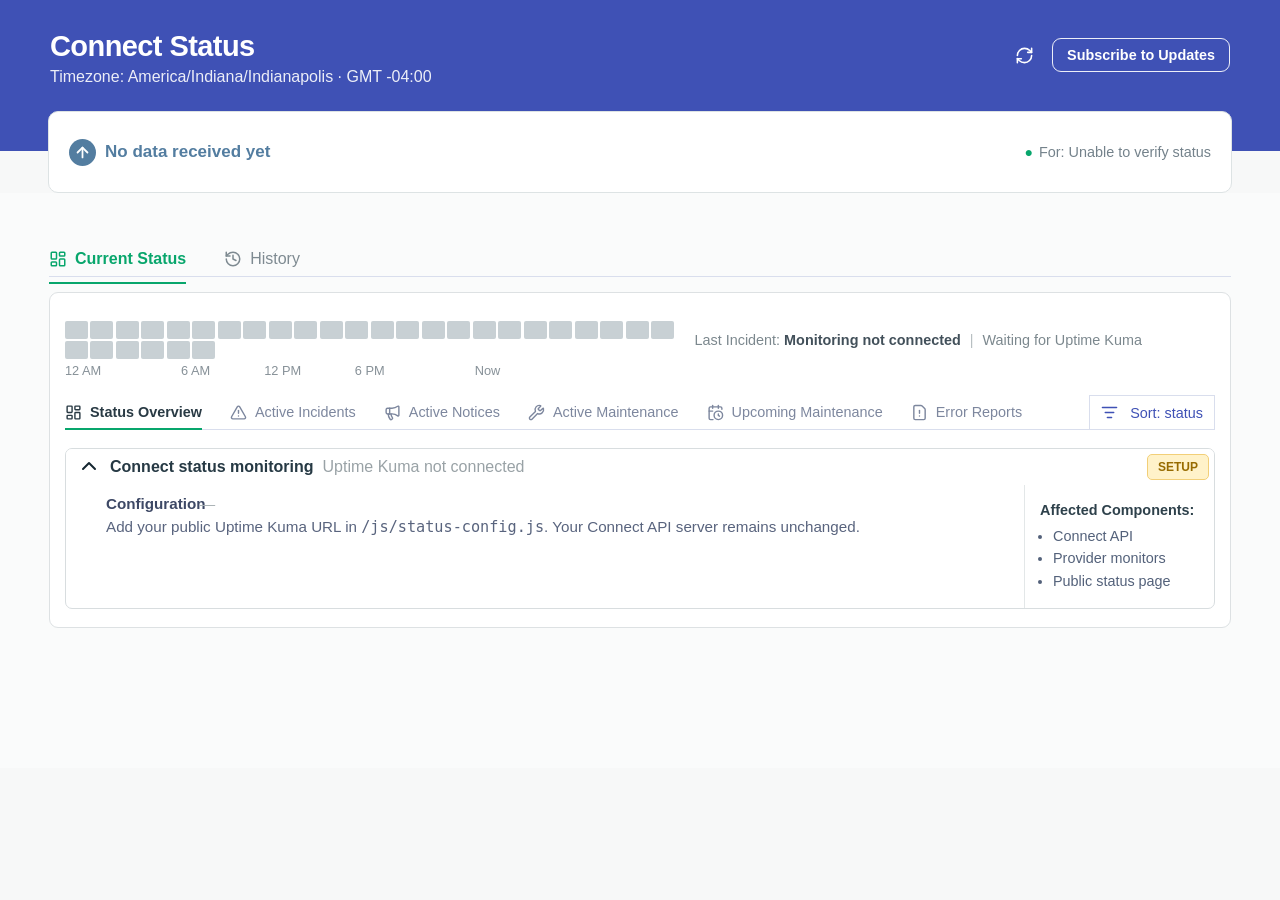
==== commit 4308c193: "Move status page to standalone project" ====
--- a/index.html
+++ b/index.html
@@ -1,26 +1,103 @@
-<!DOCTYPE html> <html lang=en> <head> <meta charset=utf-8> <meta content="width=device-width,initial-scale=1" name=viewport> <meta content=#333333 name=theme-color> <base href=/ > <link href=manifest.json rel=manifest crossorigin=use-credentials> <script>__SAPPER__={baseUrl:"",preloaded:[void 0,{}]};if('serviceWorker' in navigator)navigator.serviceWorker.register('/service-worker.js');(function(){try{eval("async function x(){}");var main="/client/client.017b4414.js"}catch(e){main="/client/legacy/client.9b7e98da.js"};var s=document.createElement("script");try{new Function("if(0)import('')")();s.src=main;s.type="module";s.crossOrigin="use-credentials";}catch(e){s.src="/client/shimport@2.0.5.js";s.setAttribute("data-main",main);}document.head.appendChild(s);}());</script> <link href=client/client-31a52aa5.css rel=stylesheet><link href=client/createOctokit-a85f76c7.css rel=stylesheet><link href=client/index-b0b6455a.css rel=stylesheet> <title>Connect Status</title> <script>// If `prefers-color-scheme` is not supported, fall back to light mode.
-      // In this case, light.css will be downloaded with `highest` priority.
-      if (typeof window !== "undefined" && typeof document !== "undefined" && "matchMedia" in window && window.matchMedia('(prefers-color-scheme: dark)').media === 'not all') {
-        document.documentElement.style.display = 'none';
-        document.head.insertAdjacentHTML(
-          'beforeend',
-          '<link rel="stylesheet" href={`${config.path}/themes/light.css`} onload="document.documentElement.style.display = \'\'">',
-        );
-      } </script> <link href=https://status.belora-connect.com/themes/light.css rel=stylesheet media=(prefers-color-scheme:light)> <link href=https://status.belora-connect.com/themes/dark.css rel=stylesheet media=(prefers-color-scheme:dark)><link href=https://status.belora-connect.com/global.css rel=stylesheet><link href=https://raw.githubusercontent.com/upptime/upptime/master/assets/upptime-icon.svg rel=icon type=image/svg><link href=/logo-192.png rel=icon type=image/png> <link href=/client/client.017b4414.js rel=modulepreload as=script crossorigin=use-credentials><link href=/client/client-31a52aa5.css rel=preload as=style><link href=/client/index.a909bca7.js rel=modulepreload as=script crossorigin=use-credentials><link href=/client/createOctokit.a4fef7ee.js rel=modulepreload as=script crossorigin=use-credentials><link href=/client/inject_styles.803b7e80.js rel=modulepreload as=script crossorigin=use-credentials><link href=/client/createOctokit-a85f76c7.css rel=preload as=style><link href=/client/index-b0b6455a.css rel=preload as=style></head> <body> <div id=sapper> <nav class=svelte-a08hsz><div class="svelte-a08hsz container"> <ul class=svelte-a08hsz> </ul></div> </nav> <main class=container> <header class=svelte-ngkazm><h1><strong>Connect</strong> service status</h1> <p class="svelte-ngkazm lead">Live availability for the Connect API and voice translation engine.</header> <section class=svelte-8lnl4f><div class="svelte-68jxue loading"><svg class=svelte-68jxue height=38 stroke=#aaa width=38 xmlns=http://www.w3.org/2000/svg><g fill=none fill-rule=evenodd><g stroke-width=2 transform="translate(1 1)"><circle cx=18 cy=18 r=18 stroke-opacity=.5></circle><path d="M36 18c0-9.94-8.06-18-18-18"><animateTransform attributeName=transform dur=1s from="0 18 18" repeatCount=indefinite to="360 18 18" type=rotate></animateTransform></path></g></g></svg></div> </section> <section class=svelte-8lnl4f><div class="svelte-68jxue loading"><svg class=svelte-68jxue height=38 stroke=#aaa width=38 xmlns=http://www.w3.org/2000/svg><g fill=none fill-rule=evenodd><g stroke-width=2 transform="translate(1 1)"><circle cx=18 cy=18 r=18 stroke-opacity=.5></circle><path d="M36 18c0-9.94-8.06-18-18-18"><animateTransform attributeName=transform dur=1s from="0 18 18" repeatCount=indefinite to="360 18 18" type=rotate></animateTransform></path></g></g></svg></div> </section> <div class="svelte-fqsq6s f changed"><h2>Live Status</h2> <form class="svelte-fqsq6s f r"><div><input class=svelte-fqsq6s id=data_day name=d type=radio value=day><label class=svelte-fqsq6s for=data_day>24h</label></div> <div><input class=svelte-fqsq6s id=data_week name=d type=radio value=week checked><label class=svelte-fqsq6s for=data_week>7d</label></div> <div><input class=svelte-fqsq6s id=data_month name=d type=radio value=month><label class=svelte-fqsq6s for=data_month>30d</label></div> <div><input class=svelte-fqsq6s id=data_year name=d type=radio value=year><label class=svelte-fqsq6s for=data_year>1y</label></div> <div><input class=svelte-fqsq6s id=data_all name=d type=radio value=all><label class=svelte-fqsq6s for=data_all>all</label></div></form></div> <section class="svelte-fqsq6s live-status"><div class="svelte-68jxue loading"><svg class=svelte-68jxue height=38 stroke=#aaa width=38 xmlns=http://www.w3.org/2000/svg><g fill=none fill-rule=evenodd><g stroke-width=2 transform="translate(1 1)"><circle cx=18 cy=18 r=18 stroke-opacity=.5></circle><path d="M36 18c0-9.94-8.06-18-18-18"><animateTransform attributeName=transform dur=1s from="0 18 18" repeatCount=indefinite to="360 18 18" type=rotate></animateTransform></path></g></g></svg></div> </section> <section><div class="svelte-68jxue loading"><svg class=svelte-68jxue height=38 stroke=#aaa width=38 xmlns=http://www.w3.org/2000/svg><g fill=none fill-rule=evenodd><g stroke-width=2 transform="translate(1 1)"><circle cx=18 cy=18 r=18 stroke-opacity=.5></circle><path d="M36 18c0-9.94-8.06-18-18-18"><animateTransform attributeName=transform dur=1s from="0 18 18" repeatCount=indefinite to="360 18 18" type=rotate></animateTransform></path></g></g></svg></div> </section> <section><div class="svelte-68jxue loading"><svg class=svelte-68jxue height=38 stroke=#aaa width=38 xmlns=http://www.w3.org/2000/svg><g fill=none fill-rule=evenodd><g stroke-width=2 transform="translate(1 1)"><circle cx=18 cy=18 r=18 stroke-opacity=.5></circle><path d="M36 18c0-9.94-8.06-18-18-18"><animateTransform attributeName=transform dur=1s from="0 18 18" repeatCount=indefinite to="360 18 18" type=rotate></animateTransform></path></g></g></svg></div></section></main> <footer class=svelte-jbr799><p>This page is <a href=https://github.com/beloralabs-connect/connect-status>open source</a>, powered by <a href=https://upptime.js.org>Upptime</a></p> </footer></div> <script> try {
-        if (typeof window !== "undefined" && window.navigator && navigator.serviceWorker) {
-          navigator.serviceWorker.getRegistrations().then(function (registrations) {
-            for (let registration of registrations) {
-              registration.unregister();
-            }
-          });
-        }
-        if (typeof window !== "undefined" && "caches" in window) {
-          caches.keys().then(function (keyList) {
-            return Promise.all(
-              keyList.map(function (key) {
-                return caches.delete(key);
-              })
-            );
-          });
-        }
-      } catch (error) {} </script> +<!DOCTYPE html>
+<html lang="en">
+<head>
+    <meta charset="UTF-8">
+    <meta name="viewport" content="width=device-width, initial-scale=1.0">
+    <title>Connect Status | Cloud Status</title>
+    <meta name="description" content="Live status for Connect and the services behind real-time voice translation.">
+    <link rel="canonical" href="https://status.belora-connect.com/">
+    <link rel="icon" type="image/svg+xml" href="./assets/favicon/favicon.svg">
+    <link rel="stylesheet" href="./style/status.css?v=20261001-11">
+    <link rel="alternate" type="application/rss+xml" title="BeLora Connect updates" href="https://status.belora-connect.com/rss.xml">
+    <script>
+        window.CONNECT_STATUS_CONFIG = {
+            uptimeKumaBaseUrl: "",
+            statusPageSlug: "connect",
+            statusPageUrl: "",
+            summaryUrl: "https://raw.githubusercontent.com/beloralabs-connect/connect-status/master/history/summary.json"
+        };
+    </script>
+    <script src="./js/lucide.js" defer></script>
+    <script src="./js/status-config.js" defer></script>
+    <script src="./js/status.js?v=20260930-26" defer></script>
+</head>
+<body class="status-page">
+    <div class="status-window">
+        <header class="status-header">
+            <div>
+                <h1>Connect Status</h1>
+                <p>Timezone: America/Indiana/Indianapolis · GMT -04:00</p>
+            </div>
+            <div class="status-header-actions">
+                <button class="status-header-icon" id="status-refresh" type="button" aria-label="Refresh status"><i data-lucide="refresh-cw" aria-hidden="true"></i></button>
+                <button class="status-subscribe" id="status-subscribe-open" type="button" aria-expanded="false" aria-controls="status-subscribe-dialog">Subscribe to Updates</button>
+            </div>
+        </header>
+
+        <section class="status-system-banner is-checking" id="status-system-banner" role="status" aria-live="polite">
+            <span class="status-banner-icon" aria-hidden="true"><i data-lucide="arrow-up" aria-hidden="true"></i></span>
+            <strong id="status-system-title">Checking systems</strong>
+            <span class="status-banner-duration" id="status-system-duration">For: —</span>
+        </section>
+
+        <main class="status-content" id="status-app">
+            <nav class="status-primary-tabs" aria-label="Status navigation">
+                <button class="is-active" type="button" data-primary-tab="current" aria-selected="true"><i data-lucide="layout-dashboard" aria-hidden="true"></i>Current Status</button>
+                <button type="button" data-primary-tab="history" aria-selected="false"><i data-lucide="history" aria-hidden="true"></i>History</button>
+            </nav>
+
+            <section class="status-current-panel" id="status-current-panel" aria-labelledby="current-status-title">
+                <h2 class="sr-only" id="current-status-title">Current status</h2>
+                <div class="status-history-topline">
+                    <div class="status-history-bars" id="status-timeline" aria-label="Recent availability"></div>
+                    <div class="status-history-side"><span>Last Incident: <strong id="status-last-incident">No active incidents</strong></span><b>|</b><span id="status-ongoing">Monitoring live</span></div>
+                </div>
+                <div class="status-history-labels" aria-hidden="true"><span>12 AM</span><span>6 AM</span><span>12 PM</span><span>6 PM</span><span>Now</span></div>
+
+                <div class="status-secondary-tabs" role="tablist" aria-label="Status details">
+                    <button class="is-active" type="button" role="tab" aria-selected="true" data-detail-tab="overview"><i data-lucide="layout-dashboard" aria-hidden="true"></i>Status Overview</button>
+                    <button type="button" role="tab" aria-selected="false" data-detail-tab="incidents"><i data-lucide="triangle-alert" aria-hidden="true"></i>Active Incidents</button>
+                    <button type="button" role="tab" aria-selected="false" data-detail-tab="notices"><i data-lucide="megaphone" aria-hidden="true"></i>Active Notices</button>
+                    <button type="button" role="tab" aria-selected="false" data-detail-tab="maintenance"><i data-lucide="wrench" aria-hidden="true"></i>Active Maintenance</button>
+                    <button type="button" role="tab" aria-selected="false" data-detail-tab="upcoming"><i data-lucide="calendar-clock" aria-hidden="true"></i>Upcoming Maintenance</button>
+                    <button type="button" role="tab" aria-selected="false" data-detail-tab="errors"><i data-lucide="file-warning" aria-hidden="true"></i>Error Reports</button>
+                    <button class="status-sort-button" id="status-sort-button" type="button" aria-label="Sort services"><i data-lucide="list-filter" aria-hidden="true"></i><span>Sort: status</span></button>
+                </div>
+
+                <section class="status-incident-card" id="status-incidents" aria-live="polite">
+                    <button class="status-incident-head" id="status-incident-toggle" type="button" aria-expanded="true" aria-controls="status-incident-body"><span class="status-chevron" aria-hidden="true"><i data-lucide="chevron-up" aria-hidden="true"></i></span><strong id="status-incident-title">Loading status details</strong><time id="status-incident-time">—</time><span class="status-incident-state is-up" id="status-incident-state">UP</span></button>
+                    <div class="status-incident-body" id="status-incident-body">
+                        <div class="status-incident-updates" id="status-incident-updates"><div class="status-update-row"><span class="status-update-symbol"><i data-lucide="circle-dot" aria-hidden="true"></i></span><strong>Notification</strong><time>—</time><p>We are retrieving the latest public monitoring data.</p></div></div>
+                        <aside class="status-affected-components"><strong>Affected Components:</strong><ul id="status-affected-list"><li>Connect API</li><li>Voice translation</li><li>Live calls</li></ul></aside>
+                    </div>
+                </section>
+                <section class="status-detail-panel" id="status-detail-panel" aria-live="polite" hidden></section>
+            </section>
+            <section class="status-history-panel" id="status-history-panel" aria-labelledby="status-history-title" hidden>
+                <div class="status-panel-heading"><div><h2 id="status-history-title">History</h2><p>Availability and response history.</p></div></div><div class="status-history-legend" aria-label="History legend"><span><i class="is-operational"></i> Operational</span><span><i class="is-degraded"></i> Degraded</span><span><i class="is-outage"></i> Down</span><span><i class="is-unknown"></i> No data</span></div>
+                <div class="status-history-bars status-history-long-bars" id="status-history-3mo-timeline" aria-label="Three month availability history"></div><div class="status-history-labels status-history-long-labels" aria-hidden="true"><span>3 months ago</span><span>2 months ago</span><span>1 month ago</span><span>Today</span></div><div id="status-history-table-wrap"></div>
+            </section>
+        </main>
+
+        <div class="status-subscribe-dialog" id="status-subscribe-dialog" role="dialog" aria-modal="true" aria-labelledby="status-subscribe-title" hidden>
+            <div class="status-dialog-tabs" role="tablist" aria-label="Subscription channel">
+                <button class="is-active" type="button" role="tab" aria-selected="true" aria-controls="status-email-panel" data-subscribe-tab="email"><i data-lucide="mail" aria-hidden="true"></i><span class="sr-only">Email</span></button>
+                <button type="button" role="tab" aria-selected="false" data-subscribe-tab="slack"><i data-lucide="messages-square" aria-hidden="true"></i><span class="sr-only">Slack</span></button>
+                <a class="status-dialog-rss-link" href="https://status.belora-connect.com/rss.xml" target="_blank" rel="noopener" aria-label="Open RSS feed"><i data-lucide="rss" aria-hidden="true"></i><span class="sr-only">RSS</span></a>
+                <button type="button" role="tab" aria-selected="false" data-subscribe-tab="sms"><i data-lucide="message-square" aria-hidden="true"></i><span class="sr-only">SMS</span></button>
+                <a class="status-dialog-api-link" href="/public-api" aria-label="Open public API"><i data-lucide="code-2" aria-hidden="true"></i><span class="sr-only">API</span></a>
+            </div>
+            <div class="status-dialog-panel" id="status-email-panel">
+                <h2 id="status-subscribe-title">Subscribe via Email</h2>
+                <form id="status-subscribe-form">
+                    <label class="sr-only" for="status-subscribe-email">Email address</label>
+                    <input id="status-subscribe-email" type="email" placeholder="user@example.com" autocomplete="email" required>
+                    <button type="submit">Subscribe</button>
+                </form>
+                <p id="status-subscribe-feedback" class="status-subscribe-feedback" role="status" aria-live="polite" hidden></p>
+                <p>By subscribing you agree to the <a href="https://www.belora-connect.com/terms" target="_blank" rel="noopener">Terms &amp; Conditions</a> and <a href="https://www.belora-connect.com/privacy" target="_blank" rel="noopener">Privacy Policy</a></p>
+            </div>
+        </div>
+    </div>
+</body>
+</html>
--- a/style/status.css
+++ b/style/status.css
@@ -0,0 +1,1166 @@
+:root {
+    --status-indigo: #3f51b5;
+    --status-indigo-dark: #2f3f9c;
+    --status-indigo-soft: #eef0fa;
+    --status-ink: #12152a;
+    --status-muted: #68718a;
+    --status-line: #d9deed;
+    --status-green: #08a66c;
+    --status-green-dark: #168b65;
+    --status-red: #d94a5c;
+    --status-amber: #e7aa22;
+    --status-teal: #3f51b5;
+}
+
+* {
+    box-sizing: border-box;
+}
+
+html {
+    min-height: 100%;
+    background: #f7f8f8;
+}
+
+body.status-page {
+    min-height: 100vh;
+    margin: 0;
+    color: var(--status-ink);
+    font-family: "DM Sans", Arial, Helvetica, sans-serif;
+    background: #f7f8f8;
+}
+
+.sr-only {
+    position: absolute;
+    width: 1px;
+    height: 1px;
+    padding: 0;
+    margin: -1px;
+    overflow: hidden;
+    clip: rect(0, 0, 0, 0);
+    white-space: nowrap;
+    border: 0;
+}
+
+.status-window {
+    width: 100%;
+    min-height: 100vh;
+    margin: 0;
+    overflow: hidden;
+    border: 0;
+    border-radius: 0;
+    background: #f7f8f8;
+    box-shadow: none;
+}
+
+.status-header {
+    display: flex;
+    min-height: 151px;
+    align-items: flex-start;
+    justify-content: space-between;
+    gap: 20px;
+    padding: 31px 50px 52px;
+    background: var(--status-indigo);
+    color: #fff;
+}
+
+.status-header h1 {
+    margin: 0 0 6px;
+    font-family: "Sora", Arial, sans-serif;
+    font-size: 29px;
+    line-height: 1.08;
+    letter-spacing: -.02em;
+}
+
+.status-header p {
+    margin: 0;
+    font-size: 1rem;
+    opacity: .9;
+}
+
+.status-header-actions {
+    display: flex;
+    align-items: center;
+    gap: 13px;
+    padding-top: 7px;
+}
+
+.status-header-icon {
+    display: grid;
+    width: 30px;
+    height: 30px;
+    place-items: center;
+    padding: 0;
+    border: 0;
+    background: transparent;
+    color: #fff;
+    font-size: 16px;
+    line-height: 1;
+    cursor: pointer;
+}
+
+.status-header-icon svg {
+    width: 19px;
+    height: 19px;
+    stroke-width: 2;
+}
+
+.status-header-icon:hover {
+    color: #a5f3d3;
+}
+
+.status-subscribe {
+    height: 34px;
+    padding: 0 14px;
+    border: 1px solid rgba(255, 255, 255, .9);
+    border-radius: 9px;
+    background: transparent;
+    color: #fff;
+    font-family: "DM Sans", Arial, sans-serif;
+    font-size: 0.9rem;
+    font-weight: 600;
+    cursor: pointer;
+}
+
+.status-subscribe:hover {
+    background: rgba(255, 255, 255, .12);
+}
+
+.status-system-banner {
+    position: relative;
+    z-index: 2;
+    display: flex;
+    min-height: 82px;
+    align-items: center;
+    gap: 9px;
+    margin: -40px 48px 0;
+    padding: 0 20px;
+    border: 1px solid #dde3e4;
+    border-radius: 10px;
+    background: #fff;
+    color: var(--status-green);
+    font-size: 17px;
+}
+
+.status-banner-icon {
+    display: grid;
+    width: 27px;
+    height: 27px;
+    place-items: center;
+    border-radius: 50%;
+    background: var(--status-green);
+    color: #fff;
+    font-size: 16px;
+    line-height: 1;
+}
+
+.status-banner-icon svg {
+    width: 17px;
+    height: 17px;
+    stroke-width: 2.5;
+}
+
+.status-system-banner.is-degraded {
+    color: #a66d00;
+}
+
+.status-system-banner.is-degraded .status-banner-icon {
+    background: var(--status-amber);
+}
+
+.status-system-banner.is-outage {
+    color: var(--status-red);
+}
+
+.status-system-banner.is-outage .status-banner-icon {
+    background: var(--status-red);
+}
+
+.status-system-banner.is-unknown,
+.status-system-banner.is-checking {
+    color: #537da0;
+}
+
+.status-system-banner.is-unknown .status-banner-icon,
+.status-system-banner.is-checking .status-banner-icon {
+    background: #537da0;
+}
+
+.status-banner-duration {
+    margin-left: auto;
+    color: #74828b;
+    font-size: 0.9rem;
+}
+
+.status-banner-duration::before {
+    content: "●";
+    margin-right: 6px;
+    color: var(--status-green);
+    font-size: 14px;
+}
+
+.status-content {
+    min-height: 575px;
+    padding: 42px 49px 48px;
+    background: #fafbfb;
+}
+
+.status-primary-tabs {
+    display: flex;
+    height: 42px;
+    align-items: flex-start;
+    gap: 38px;
+    border-bottom: 1px solid var(--status-line);
+}
+
+.status-primary-tabs button,
+.status-secondary-tabs button {
+    position: relative;
+    padding: 0;
+    border: 0;
+    background: transparent;
+    color: #7e8a91;
+    font: inherit;
+    display: inline-flex;
+    align-items: center;
+    gap: 8px;
+    font-size: 1rem;
+    cursor: pointer;
+}
+
+.status-primary-tabs button {
+    height: 48px;
+}
+
+.status-primary-tabs button svg {
+    width: 18px;
+    height: 18px;
+    color: inherit;
+    stroke-width: 2;
+}
+
+.status-primary-tabs button.is-active {
+    color: var(--status-green);
+}
+
+.status-primary-tabs button.is-active::after {
+    position: absolute;
+    right: 0;
+    bottom: -1px;
+    left: 0;
+    height: 2px;
+    background: var(--status-green);
+    content: "";
+}
+
+.status-current-panel {
+    margin-top: 15px;
+    padding: 22px 15px 18px;
+    border: 1px solid #dde1e3;
+    border-radius: 9px;
+    background: #fff;
+}
+
+.status-history-topline {
+    display: grid;
+    grid-template-columns: minmax(0, 53%) minmax(0, 1fr);
+    min-height: 50px;
+    align-items: center;
+    gap: 20px;
+}
+
+.status-history-bars {
+    display: grid;
+    flex: 0 0 53%;
+    grid-template-columns: repeat(24, minmax(0, 1fr));
+    gap: 2px;
+    align-items: center;
+}
+
+.status-history-slot {
+    position: relative;
+    display: block;
+    width: 100%;
+    min-width: 0;
+    height: 18px;
+    overflow: hidden;
+    box-sizing: border-box;
+    isolation: isolate;
+    border-radius: 2px;
+    background: var(--status-green);
+}
+
+.status-history-bar {
+    position: relative;
+    min-width: 0;
+    display: block;
+    height: 18px;
+    border-radius: 2px;
+    background: var(--status-green);
+    transition: transform .16s ease, box-shadow .16s ease, filter .16s ease;
+    transform-origin: center;
+    will-change: transform;
+}
+
+.status-history-slot:hover,
+.status-history-slot:focus-visible {
+    z-index: 3;
+    transform: translateY(-2px) scaleY(1.22);
+    filter: saturate(1.08);
+    box-shadow: 0 3px 8px rgba(18, 29, 45, .2);
+    outline: none;
+}
+
+.status-history-slot.is-unknown,
+.status-history-slot.is-current {
+    background: #c8d0d4;
+}
+
+.status-history-segment {
+    position: absolute;
+    top: 0;
+    bottom: 0;
+    z-index: 1;
+    display: block;
+    height: 100%;
+    min-width: 1px;
+    max-width: 100%;
+    box-sizing: border-box;
+    border-radius: 0;
+}
+
+.status-history-bar.is-operational {
+    background: var(--status-green);
+}
+
+.status-history-bar.is-degraded {
+    background: var(--status-amber);
+}
+
+.status-history-bar.is-outage {
+    background: var(--status-red);
+}
+
+.status-history-bar.is-unknown {
+    background: #c8d0d4;
+}
+
+.status-history-bar.has-marker::after {
+    position: absolute;
+    top: -8px;
+    left: 50%;
+    width: 7px;
+    height: 7px;
+    border-radius: 50%;
+    background: #6e7980;
+    content: "";
+    transform: translateX(-50%);
+}
+
+.status-history-bar.marker-red::after {
+    background: var(--status-red);
+}
+
+.status-history-bar.marker-amber::after {
+    background: var(--status-amber);
+}
+
+.status-history-side {
+    display: flex;
+    flex: 1;
+    align-items: center;
+    gap: 9px;
+    color: #7c888e;
+    font-size: 0.9rem;
+    white-space: nowrap;
+}
+
+.status-history-side strong {
+    color: #42505a;
+    font-weight: 700;
+}
+
+.status-history-side b {
+    color: #b7bec1;
+    font-weight: 400;
+}
+
+.status-history-labels {
+    display: grid;
+    width: 53%;
+    grid-template-columns: repeat(7, minmax(0, 1fr));
+    margin-top: -2px;
+    color: #879198;
+    font-size: 0.8rem;
+}
+
+.status-history-labels span {
+    text-align: center;
+}
+
+.status-history-labels span:first-child {
+    text-align: left;
+}
+
+.status-history-labels span:last-child {
+    text-align: right;
+}
+
+.status-secondary-tabs {
+    display: flex;
+    min-height: 47px;
+    align-items: end;
+    gap: 28px;
+    padding-top: 17px;
+    border-bottom: 1px solid var(--status-line);
+    white-space: nowrap;
+}
+
+.status-secondary-tabs button {
+    height: 34px;
+    color: #7d879e;
+    font-size: 0.9rem;
+}
+
+.status-secondary-tabs button svg {
+    width: 17px;
+    height: 17px;
+    stroke-width: 2;
+}
+
+.status-secondary-tabs button.is-active {
+    color: #293a44;
+}
+
+.status-secondary-tabs button.is-active::after {
+    position: absolute;
+    right: 0;
+    bottom: -1px;
+    left: 0;
+    height: 2px;
+    background: var(--status-green);
+    content: "";
+}
+
+.status-secondary-tabs .status-sort-button {
+    margin-left: auto;
+    padding: 0 11px;
+    border-top: 1px solid #d9deed;
+    border-left: 1px solid #d9deed;
+    border-right: 1px solid #d9deed;
+    border-radius: 0;
+    color: var(--status-indigo);
+}
+
+.status-incident-card {
+    margin-top: 18px;
+    overflow: hidden;
+    border: 1px solid #d8dddf;
+    border-radius: 7px;
+    background: #fff;
+}
+
+.status-incident-head {
+    display: flex;
+    min-height: 36px;
+    align-items: center;
+    gap: 9px;
+    padding: 0 5px 0 11px;
+    border-bottom: 1px solid #e0e4e6;
+    color: #263944;
+    font-size: 1rem;
+}
+
+.status-incident-head {
+    width: 100%;
+    border: 0;
+    background: #fff;
+    text-align: left;
+    cursor: pointer;
+}
+
+.status-incident-card.is-collapsed .status-incident-body {
+    display: none;
+}
+
+.status-incident-card.is-collapsed .status-chevron {
+    transform: rotate(180deg);
+}
+
+.status-chevron {
+    color: #152731;
+    font-size: 13px;
+}
+
+.status-incident-head strong {
+    font-size: 1rem;
+}
+
+.status-incident-head time {
+    color: #99a2a6;
+}
+
+.status-incident-state {
+    margin-left: auto;
+    padding: 5px 10px;
+    border-radius: 5px;
+    font-size: 12px;
+    font-weight: 700;
+}
+
+.status-incident-state.is-up {
+    border: 1px solid #99ddc2;
+    background: #ddf8ed;
+    color: #19855f;
+}
+
+.status-incident-state.is-down {
+    border: 1px solid #efabb6;
+    background: #ffe5e9;
+    color: #b6364b;
+}
+
+.status-incident-state.is-degraded {
+    border: 1px solid #f2cf78;
+    background: #fff2c9;
+    color: #976b00;
+}
+
+.status-incident-body {
+    display: grid;
+    grid-template-columns: 1fr 190px;
+    min-height: 96px;
+}
+
+.status-incident-updates {
+    padding: 10px 13px;
+}
+
+.status-update-row {
+    display: grid;
+    grid-template-columns: 19px 86px 125px 1fr;
+    align-items: start;
+    column-gap: 8px;
+    min-height: 43px;
+    color: #68718a;
+    font-size: 0.95rem;
+}
+
+.status-update-row+.status-update-row {
+    padding-top: 4px;
+    border-top: 1px solid #f0f1f2;
+}
+
+.status-update-symbol {
+    color: var(--status-indigo);
+    font-size: 13px;
+}
+
+.status-update-symbol svg {
+    width: 16px;
+    height: 16px;
+    stroke-width: 2;
+}
+
+.status-update-row strong {
+    color: #3d4865;
+    font-weight: 600;
+}
+
+.status-update-row time {
+    color: #abb3b6;
+    white-space: nowrap;
+}
+
+.status-update-row p {
+    grid-column: 2 / -1;
+    margin: 4px 0 0;
+    color: #59647e;
+    line-height: 1.45;
+}
+
+.status-affected-components {
+    padding: 15px;
+    border-left: 1px solid #e3e7e8;
+    color: #53617a;
+    font-size: 0.9rem;
+    line-height: 1.5;
+}
+
+.status-affected-components strong {
+    color: #2e414b;
+}
+
+.status-affected-components ul {
+    margin: 4px 0 0;
+    padding-left: 13px;
+}
+
+.status-affected-components li {
+    margin: 1px 0;
+}
+
+.status-incident-empty .status-incident-head {
+    color: #1a8c66;
+}
+
+.status-incident-empty .status-incident-body {
+    display: block;
+}
+
+.status-incident-empty .status-incident-updates {
+    min-height: 96px;
+    color: #6e7b81;
+}
+
+.status-subscribe-feedback { margin: 10px 0 0; font-size: .82rem; color: #687386; }
+.status-subscribe-feedback.is-success { color: #087443; }
+.status-subscribe-feedback.is-error { color: #c93645; }
+
+.status-subscribe-dialog {
+    position: fixed;
+    z-index: 1000;
+    top: 50%;
+    right: auto;
+    bottom: auto;
+    left: 50%;
+    width: 405px;
+    max-height: calc(100vh - 32px);
+    overflow-y: auto;
+    padding: 18px 18px 21px;
+    border: 1px solid #d8dddf;
+    border-radius: 9px;
+    background: #fff;
+    box-shadow: 0 15px 35px rgba(4, 16, 22, .28), 0 2px 7px rgba(4, 16, 22, .12);
+    transform: translate(-50%, -50%);
+}
+
+.status-subscribe-dialog[hidden] {
+    display: none;
+}
+
+.status-dialog-tabs {
+    display: flex;
+    height: 34px;
+    align-items: flex-start;
+    gap: 27px;
+    border-bottom: 1px solid #aeb5b8;
+}
+
+.status-dialog-tabs button {
+    position: relative;
+    min-width: 23px;
+    height: 34px;
+    padding: 0;
+    border: 0;
+    background: transparent;
+    color: #0b161b;
+    font: inherit;
+    font-size: 21px;
+    line-height: 1;
+    cursor: pointer;
+}
+
+.status-dialog-rss-link,
+.status-dialog-api-link {
+    position: relative;
+    display: grid;
+    min-width: 23px;
+    height: 34px;
+    place-items: center;
+    color: #364047;
+    text-decoration: none;
+}
+
+.status-dialog-rss-link:hover,
+.status-dialog-api-link:hover {
+    color: var(--status-green);
+}
+
+.status-dialog-tabs button svg {
+    width: 20px;
+    height: 20px;
+    stroke-width: 2;
+}
+
+.status-dialog-tabs button[aria-selected="false"] {
+    opacity: .9;
+}
+
+.status-dialog-tabs button.is-active::after {
+    position: absolute;
+    right: -2px;
+    bottom: -1px;
+    left: -2px;
+    height: 3px;
+    background: var(--status-green);
+    content: "";
+}
+
+.status-dialog-panel h2 {
+    margin: 28px 0 17px;
+    color: #101b20;
+    font-size: 17px;
+    line-height: 1;
+}
+
+.status-dialog-panel form {
+    display: grid;
+    gap: 14px;
+}
+
+.status-dialog-panel input {
+    width: 100%;
+    height: 45px;
+    padding: 0 13px;
+    border: 1px solid #c8ced0;
+    border-radius: 5px;
+    color: #243238;
+    font: inherit;
+    font-size: 16px;
+    outline: none;
+}
+
+.status-dialog-panel input:focus {
+    border-color: var(--status-green);
+    box-shadow: 0 0 0 2px rgba(8, 166, 108, .15);
+}
+
+.status-dialog-panel form button {
+    height: 42px;
+    border: 1px solid #111d22;
+    border-radius: 4px;
+    background: #fff;
+    color: #0d171c;
+    font: inherit;
+    font-size: 16px;
+    font-weight: 400;
+    cursor: pointer;
+}
+
+.status-dialog-panel form button:hover {
+    border-color: var(--status-green);
+    color: var(--status-green-dark);
+}
+
+.status-dialog-panel p {
+    margin: 21px 0 0;
+    color: #596970;
+    font-size: 15px;
+    line-height: 1.35;
+}
+
+.status-dialog-panel p a {
+    color: var(--status-green);
+    text-decoration: none;
+}
+
+.status-dialog-panel p a:hover {
+    text-decoration: underline;
+}
+
+@media (max-width: 760px) {
+    body.status-page {
+        padding: 0;
+    }
+
+    .status-window {
+        min-height: 100vh;
+        border: 0;
+        border-radius: 0;
+    }
+
+    .status-header {
+        min-height: 143px;
+        padding: 24px 24px 47px;
+    }
+
+    .status-header h1 {
+        font-size: 19px;
+    }
+
+    .status-header p {
+        font-size: 10px;
+    }
+
+    .status-header-actions {
+        gap: 6px;
+    }
+
+    .status-subscribe {
+        padding: 0 7px;
+        font-size: 8px;
+    }
+
+    .status-system-banner {
+        margin: -22px 20px 0;
+        min-height: 59px;
+        padding: 0 14px;
+        font-size: 11px;
+    }
+
+    .status-content {
+        padding: 27px 20px 36px;
+    }
+
+    .status-primary-tabs {
+        gap: 27px;
+    }
+
+    .status-history-topline {
+        display: block;
+    }
+
+    .status-history-bars {
+        width: 100%;
+    }
+
+    .status-history-side {
+        margin-top: 15px;
+        font-size: 1rem;
+    }
+
+    .status-history-labels {
+        width: 100%;
+    }
+
+    .status-secondary-tabs {
+        gap: 16px;
+        overflow-x: auto;
+        padding-bottom: 0;
+    }
+
+    .status-secondary-tabs .status-sort-button {
+        margin-left: 0;
+    }
+
+    .status-incident-body {
+        grid-template-columns: 1fr;
+    }
+
+    .status-affected-components {
+        border-top: 1px solid #e3e7e8;
+        border-left: 0;
+    }
+
+    .status-subscribe-dialog {
+        top: 50%;
+        right: auto;
+        bottom: auto;
+        left: 50%;
+        width: min(405px, calc(100% - 36px));
+        transform: translate(-50%, -50%);
+    }
+}
+
+@media (max-width: 480px) {
+    .status-header {
+        min-height: 155px;
+        flex-direction: column;
+        gap: 13px;
+    }
+
+    .status-header-actions {
+        align-self: flex-end;
+    }
+
+    .status-history-side {
+        display: block;
+        line-height: 1.6;
+    }
+
+    .status-history-side b {
+        display: none;
+    }
+
+    .status-update-row {
+        grid-template-columns: 15px 70px 1fr;
+    }
+
+    .status-update-row time {
+        grid-column: 3;
+    }
+
+    .status-update-row p {
+        grid-column: 2 / -1;
+    }
+}
+
+.status-detail-panel,
+.status-history-panel {
+    margin-top: 18px;
+    padding: 20px;
+    border: 1px solid var(--status-border, #d9dee7);
+    border-radius: 5px;
+    background: var(--status-panel, #fff);
+}
+
+.status-panel-heading {
+    display: flex;
+    justify-content: space-between;
+    gap: 16px;
+    margin-bottom: 16px;
+}
+
+.status-panel-heading h2,
+.status-empty-state h2 {
+    margin: 0 0 6px;
+    font-size: 1.05rem;
+}
+
+.status-panel-heading p,
+.status-empty-state p {
+    margin: 0;
+    color: var(--status-muted, #687386);
+}
+
+.status-table-wrap {
+    overflow-x: auto;
+}
+
+.status-data-table {
+    width: 100%;
+    border-collapse: collapse;
+    min-width: 620px;
+}
+
+.status-data-table th,
+.status-data-table td {
+    padding: 12px 10px;
+    border-bottom: 1px solid var(--status-border, #d9dee7);
+    text-align: left;
+    white-space: nowrap;
+}
+
+.status-data-table th {
+    color: var(--status-muted, #687386);
+    font-size: .78rem;
+    letter-spacing: .04em;
+    text-transform: uppercase;
+}
+
+.status-table-state {
+    display: inline-flex;
+    padding: 4px 8px;
+    border-radius: 999px;
+    font-size: .78rem;
+    font-weight: 700;
+}
+
+.status-table-state.is-operational { color: #087443; background: #e4f7ed; }
+.status-table-state.is-degraded { color: #8a5700; background: #fff2cc; }
+.status-table-state.is-outage { color: #a42b2b; background: #ffe4e4; }
+.status-table-state.is-unknown { color: #596273; background: #eef1f5; }
+
+.status-secondary-tabs button,
+.status-primary-tabs button {
+    cursor: pointer;
+}
+
+.status-secondary-tabs button[aria-selected="true"],
+.status-primary-tabs button[aria-selected="true"] {
+    font-weight: 700;
+}
+
+.status-sort-button span {
+    margin-left: 4px;
+}
+
+@media (max-width: 760px) {
+    .status-detail-panel,
+    .status-history-panel { padding: 14px; }
+    .status-data-table { min-width: 560px; }
+}
+
+
+.status-history-legend { display: flex; flex-wrap: wrap; gap: 12px 18px; margin: 12px 0 2px; color: #687386; font-size: .78rem; }
+.status-history-legend span { display: inline-flex; align-items: center; gap: 6px; }
+.status-history-legend i { display: inline-block; width: 10px; height: 10px; border-radius: 2px; background: #c8d0d4; }
+.status-history-legend i.is-operational { background: var(--status-green); }
+.status-history-legend i.is-degraded { background: var(--status-amber); }
+.status-history-legend i.is-outage { background: var(--status-red); }
+.status-history-legend i.is-unknown { background: #c8d0d4; }
+
+.status-history-long-bars {
+    grid-template-columns: repeat(90, minmax(2px, 1fr));
+    flex-basis: 100%;
+    width: 100%;
+    margin: 18px 0 8px;
+}
+
+.status-history-long-labels {
+    width: 100%;
+    justify-content: space-between;
+}
+
+
+.status-maintenance-item { display:flex; justify-content:space-between; gap:18px; align-items:center; padding:14px 0; border-bottom:1px solid var(--status-border, #d9dee7); }
+.status-maintenance-item:last-child { border-bottom:0; }
+.status-maintenance-item p { margin:6px 0 0; color:var(--status-muted, #687386); }
+.status-maintenance-item a { white-space:nowrap; }
+
+
+.status-event-card {
+    padding: 18px 20px 20px;
+    border: 1px solid #d9dee7;
+    border-radius: 16px;
+    background: #fff;
+}
+
+.status-event-card + .status-event-card { margin-top: 14px; }
+
+.status-event-head {
+    display: flex;
+    align-items: center;
+    gap: 8px;
+    font-size: 1rem;
+}
+
+.status-event-toggle {
+    display: flex;
+    align-items: center;
+    width: 100%;
+    gap: 8px;
+    padding: 0;
+    border: 0;
+    color: inherit;
+    background: transparent;
+    font: inherit;
+    text-align: left;
+    cursor: pointer;
+}
+
+.status-event-card.is-collapsed .status-event-timeline,
+.status-event-card.is-collapsed .status-event-link {
+    display: none;
+}
+
+.status-event-card.is-expanded .status-event-chevron {
+    transform: rotate(90deg);
+}
+
+.status-event-icon {
+    display: inline-grid;
+    width: 16px;
+    height: 16px;
+    place-items: center;
+    border-radius: 50%;
+    color: #fff;
+    background: #f05a24;
+    font-size: .72rem;
+    font-weight: 800;
+}
+
+.status-event-icon.is-maintenance { background: #f0a51f; }
+
+.status-event-chevron {
+    margin-left: auto;
+    color: #8c98a5;
+    font-size: 1.7rem;
+    line-height: 1;
+}
+
+.status-event-timeline {
+    position: relative;
+    margin: 14px 0 0 56px;
+}
+
+.status-event-timeline::before {
+    position: absolute;
+    top: 12px;
+    bottom: 12px;
+    left: -34px;
+    width: 1px;
+    background: #d6dce4;
+    content: "";
+}
+
+.status-event-update {
+    position: relative;
+    display: grid;
+    grid-template-columns: 112px 1fr;
+    gap: 10px;
+    padding: 8px 0 16px;
+}
+
+.status-event-update:last-child { padding-bottom: 0; }
+
+.status-event-badge {
+    display: inline-flex;
+    align-self: start;
+    justify-content: center;
+    padding: 7px 12px;
+    border: 1px solid #c6ced8;
+    border-radius: 5px;
+    color: #253143;
+    font-size: .9rem;
+    white-space: nowrap;
+}
+
+.status-event-badge.is-current {
+    border-color: #17202e;
+    color: #fff;
+    background: #17202e;
+}
+
+.status-event-badge.is-active {
+    border-color: #2563eb;
+    color: #174ea6;
+    background: #eaf2ff;
+}
+
+.status-event-badge.is-completed {
+    border-color: #d97706;
+    color: #9a4d00;
+    background: #fff4df;
+}
+
+.status-event-badge.is-resolved {
+    border-color: #159a64;
+    color: #fff;
+    background: #159a64;
+}
+
+
+.status-event-update time {
+    display: block;
+    margin-bottom: 4px;
+    color: #697587;
+    font-size: .82rem;
+}
+
+.status-event-update p {
+    margin: 0;
+    color: #243752;
+    line-height: 1.5;
+}
+
+.status-event-link {
+    display: inline-block;
+    margin: 18px 0 0 56px;
+}
+
+@media (max-width: 640px) {
+    .status-event-card { padding: 15px; }
+    .status-event-timeline { margin-left: 0; }
+    .status-event-timeline::before { display: none; }
+    .status-event-update { grid-template-columns: 1fr; gap: 6px; }
+    .status-event-link { margin-left: 0; }
+}
+
+
+.status-hover-popover[hidden] { display: none !important; }
+.status-hover-popover { position: fixed; z-index: 1000; display: grid; gap: 9px; min-width: 320px; max-width: 500px; padding: 14px 16px; border: 1px solid #c7d0dc; border-radius: 9px; color: #172033; background: #fff; box-shadow: 0 12px 30px rgba(18, 29, 45, .22); pointer-events: none; font-size: .86rem; line-height: 1.35; }
+.status-hover-popover.is-history-popover { width: min(580px, calc(100vw - 16px)); min-width: min(360px, calc(100vw - 16px)); max-width: calc(100vw - 16px); }
+.status-hover-popover strong { color: #172033; font-weight: 700; }
+.status-hover-popover span { color: #4b5563; }
+.status-hover-title { display: block; padding-bottom: 2px; }
+.status-hover-entry { display: grid; grid-template-columns: 106px minmax(0, 1fr); align-items: start; gap: 10px; padding-top: 7px; border-top: 1px solid #e5e7eb; }
+.status-hover-entry span { min-width: 0; }
+.status-hover-state { font-weight: 700; }
+.status-hover-state.is-operational { color: #087443; }
+.status-hover-state.is-degraded { color: #a36600; }
+.status-hover-state.is-outage { color: #c93645; }
+.status-hover-state.is-unknown { color: #5f6b76; }
+.status-history-bar:focus-visible { outline: 2px solid #1a73e8; outline-offset: 3px; }
+
+.status-event-icon.is-error { background: #e83d62; }
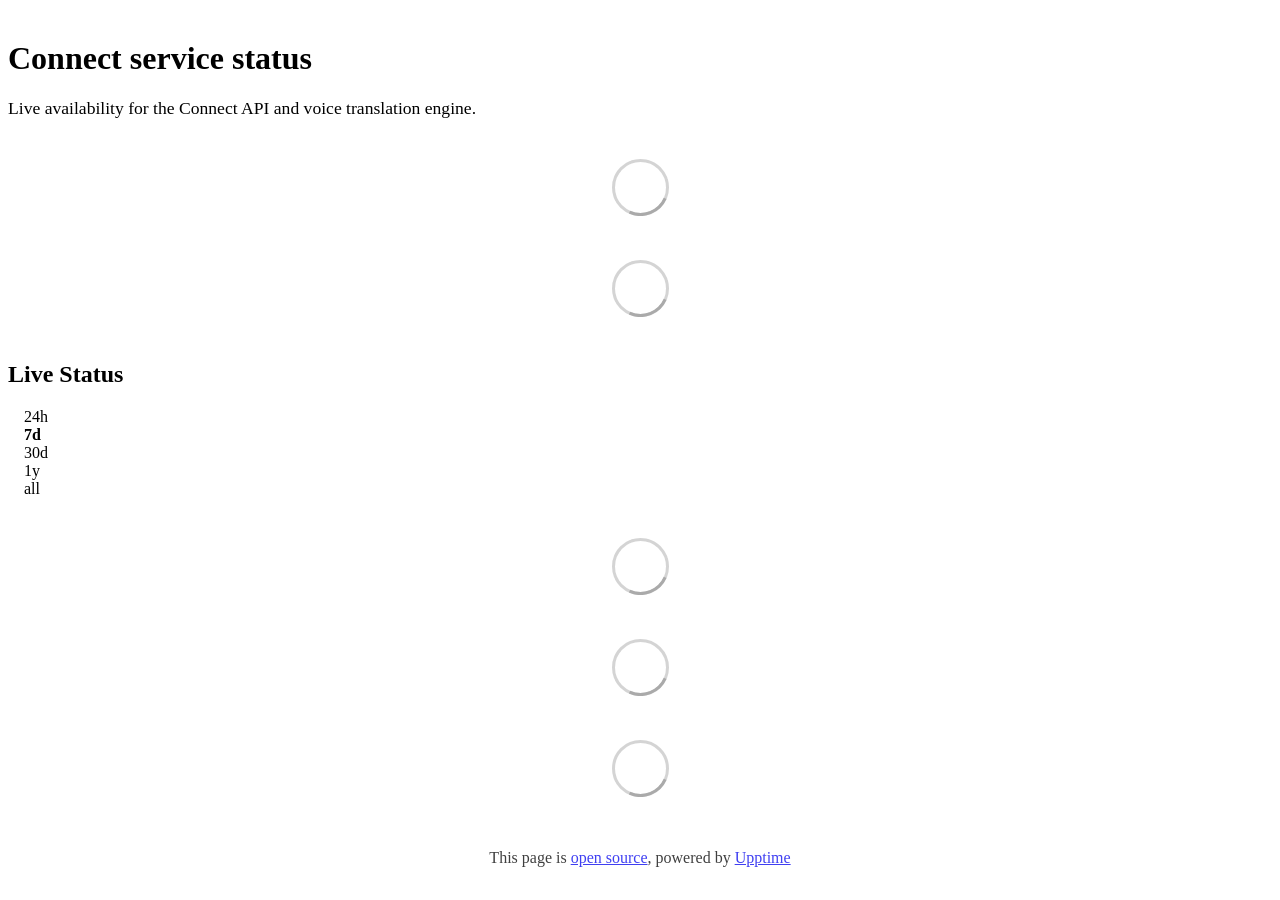
==== commit 4a535758: "deploy: 01fbf8a4313e5b35fc96fecb6d9a1362061b3ba9" ====
--- a/index.html
+++ b/index.html
@@ -1,103 +1,26 @@
-<!DOCTYPE html>
-<html lang="en">
-<head>
-    <meta charset="UTF-8">
-    <meta name="viewport" content="width=device-width, initial-scale=1.0">
-    <title>Connect Status | Cloud Status</title>
-    <meta name="description" content="Live status for Connect and the services behind real-time voice translation.">
-    <link rel="canonical" href="https://status.belora-connect.com/">
-    <link rel="icon" type="image/svg+xml" href="./assets/favicon/favicon.svg">
-    <link rel="stylesheet" href="./style/status.css?v=20261001-11">
-    <link rel="alternate" type="application/rss+xml" title="BeLora Connect updates" href="https://status.belora-connect.com/rss.xml">
-    <script>
-        window.CONNECT_STATUS_CONFIG = {
-            uptimeKumaBaseUrl: "",
-            statusPageSlug: "connect",
-            statusPageUrl: "",
-            summaryUrl: "https://raw.githubusercontent.com/beloralabs-connect/connect-status/master/history/summary.json"
-        };
-    </script>
-    <script src="./js/lucide.js" defer></script>
-    <script src="./js/status-config.js" defer></script>
-    <script src="./js/status.js?v=20260930-26" defer></script>
-</head>
-<body class="status-page">
-    <div class="status-window">
-        <header class="status-header">
-            <div>
-                <h1>Connect Status</h1>
-                <p>Timezone: America/Indiana/Indianapolis · GMT -04:00</p>
-            </div>
-            <div class="status-header-actions">
-                <button class="status-header-icon" id="status-refresh" type="button" aria-label="Refresh status"><i data-lucide="refresh-cw" aria-hidden="true"></i></button>
-                <button class="status-subscribe" id="status-subscribe-open" type="button" aria-expanded="false" aria-controls="status-subscribe-dialog">Subscribe to Updates</button>
-            </div>
-        </header>
-
-        <section class="status-system-banner is-checking" id="status-system-banner" role="status" aria-live="polite">
-            <span class="status-banner-icon" aria-hidden="true"><i data-lucide="arrow-up" aria-hidden="true"></i></span>
-            <strong id="status-system-title">Checking systems</strong>
-            <span class="status-banner-duration" id="status-system-duration">For: —</span>
-        </section>
-
-        <main class="status-content" id="status-app">
-            <nav class="status-primary-tabs" aria-label="Status navigation">
-                <button class="is-active" type="button" data-primary-tab="current" aria-selected="true"><i data-lucide="layout-dashboard" aria-hidden="true"></i>Current Status</button>
-                <button type="button" data-primary-tab="history" aria-selected="false"><i data-lucide="history" aria-hidden="true"></i>History</button>
-            </nav>
-
-            <section class="status-current-panel" id="status-current-panel" aria-labelledby="current-status-title">
-                <h2 class="sr-only" id="current-status-title">Current status</h2>
-                <div class="status-history-topline">
-                    <div class="status-history-bars" id="status-timeline" aria-label="Recent availability"></div>
-                    <div class="status-history-side"><span>Last Incident: <strong id="status-last-incident">No active incidents</strong></span><b>|</b><span id="status-ongoing">Monitoring live</span></div>
-                </div>
-                <div class="status-history-labels" aria-hidden="true"><span>12 AM</span><span>6 AM</span><span>12 PM</span><span>6 PM</span><span>Now</span></div>
-
-                <div class="status-secondary-tabs" role="tablist" aria-label="Status details">
-                    <button class="is-active" type="button" role="tab" aria-selected="true" data-detail-tab="overview"><i data-lucide="layout-dashboard" aria-hidden="true"></i>Status Overview</button>
-                    <button type="button" role="tab" aria-selected="false" data-detail-tab="incidents"><i data-lucide="triangle-alert" aria-hidden="true"></i>Active Incidents</button>
-                    <button type="button" role="tab" aria-selected="false" data-detail-tab="notices"><i data-lucide="megaphone" aria-hidden="true"></i>Active Notices</button>
-                    <button type="button" role="tab" aria-selected="false" data-detail-tab="maintenance"><i data-lucide="wrench" aria-hidden="true"></i>Active Maintenance</button>
-                    <button type="button" role="tab" aria-selected="false" data-detail-tab="upcoming"><i data-lucide="calendar-clock" aria-hidden="true"></i>Upcoming Maintenance</button>
-                    <button type="button" role="tab" aria-selected="false" data-detail-tab="errors"><i data-lucide="file-warning" aria-hidden="true"></i>Error Reports</button>
-                    <button class="status-sort-button" id="status-sort-button" type="button" aria-label="Sort services"><i data-lucide="list-filter" aria-hidden="true"></i><span>Sort: status</span></button>
-                </div>
-
-                <section class="status-incident-card" id="status-incidents" aria-live="polite">
-                    <button class="status-incident-head" id="status-incident-toggle" type="button" aria-expanded="true" aria-controls="status-incident-body"><span class="status-chevron" aria-hidden="true"><i data-lucide="chevron-up" aria-hidden="true"></i></span><strong id="status-incident-title">Loading status details</strong><time id="status-incident-time">—</time><span class="status-incident-state is-up" id="status-incident-state">UP</span></button>
-                    <div class="status-incident-body" id="status-incident-body">
-                        <div class="status-incident-updates" id="status-incident-updates"><div class="status-update-row"><span class="status-update-symbol"><i data-lucide="circle-dot" aria-hidden="true"></i></span><strong>Notification</strong><time>—</time><p>We are retrieving the latest public monitoring data.</p></div></div>
-                        <aside class="status-affected-components"><strong>Affected Components:</strong><ul id="status-affected-list"><li>Connect API</li><li>Voice translation</li><li>Live calls</li></ul></aside>
-                    </div>
-                </section>
-                <section class="status-detail-panel" id="status-detail-panel" aria-live="polite" hidden></section>
-            </section>
-            <section class="status-history-panel" id="status-history-panel" aria-labelledby="status-history-title" hidden>
-                <div class="status-panel-heading"><div><h2 id="status-history-title">History</h2><p>Availability and response history.</p></div></div><div class="status-history-legend" aria-label="History legend"><span><i class="is-operational"></i> Operational</span><span><i class="is-degraded"></i> Degraded</span><span><i class="is-outage"></i> Down</span><span><i class="is-unknown"></i> No data</span></div>
-                <div class="status-history-bars status-history-long-bars" id="status-history-3mo-timeline" aria-label="Three month availability history"></div><div class="status-history-labels status-history-long-labels" aria-hidden="true"><span>3 months ago</span><span>2 months ago</span><span>1 month ago</span><span>Today</span></div><div id="status-history-table-wrap"></div>
-            </section>
-        </main>
-
-        <div class="status-subscribe-dialog" id="status-subscribe-dialog" role="dialog" aria-modal="true" aria-labelledby="status-subscribe-title" hidden>
-            <div class="status-dialog-tabs" role="tablist" aria-label="Subscription channel">
-                <button class="is-active" type="button" role="tab" aria-selected="true" aria-controls="status-email-panel" data-subscribe-tab="email"><i data-lucide="mail" aria-hidden="true"></i><span class="sr-only">Email</span></button>
-                <button type="button" role="tab" aria-selected="false" data-subscribe-tab="slack"><i data-lucide="messages-square" aria-hidden="true"></i><span class="sr-only">Slack</span></button>
-                <a class="status-dialog-rss-link" href="https://status.belora-connect.com/rss.xml" target="_blank" rel="noopener" aria-label="Open RSS feed"><i data-lucide="rss" aria-hidden="true"></i><span class="sr-only">RSS</span></a>
-                <button type="button" role="tab" aria-selected="false" data-subscribe-tab="sms"><i data-lucide="message-square" aria-hidden="true"></i><span class="sr-only">SMS</span></button>
-                <a class="status-dialog-api-link" href="/public-api" aria-label="Open public API"><i data-lucide="code-2" aria-hidden="true"></i><span class="sr-only">API</span></a>
-            </div>
-            <div class="status-dialog-panel" id="status-email-panel">
-                <h2 id="status-subscribe-title">Subscribe via Email</h2>
-                <form id="status-subscribe-form">
-                    <label class="sr-only" for="status-subscribe-email">Email address</label>
-                    <input id="status-subscribe-email" type="email" placeholder="user@example.com" autocomplete="email" required>
-                    <button type="submit">Subscribe</button>
-                </form>
-                <p id="status-subscribe-feedback" class="status-subscribe-feedback" role="status" aria-live="polite" hidden></p>
-                <p>By subscribing you agree to the <a href="https://www.belora-connect.com/terms" target="_blank" rel="noopener">Terms &amp; Conditions</a> and <a href="https://www.belora-connect.com/privacy" target="_blank" rel="noopener">Privacy Policy</a></p>
-            </div>
-        </div>
-    </div>
-</body>
-</html>
+<!DOCTYPE html> <html lang=en> <head> <meta charset=utf-8> <meta content="width=device-width,initial-scale=1" name=viewport> <meta content=#333333 name=theme-color> <base href=/ > <link href=manifest.json rel=manifest crossorigin=use-credentials> <script>__SAPPER__={baseUrl:"",preloaded:[void 0,{}]};if('serviceWorker' in navigator)navigator.serviceWorker.register('/service-worker.js');(function(){try{eval("async function x(){}");var main="/client/client.db759055.js"}catch(e){main="/client/legacy/client.6d846c07.js"};var s=document.createElement("script");try{new Function("if(0)import('')")();s.src=main;s.type="module";s.crossOrigin="use-credentials";}catch(e){s.src="/client/shimport@2.0.5.js";s.setAttribute("data-main",main);}document.head.appendChild(s);}());</script> <link href=client/client-31a52aa5.css rel=stylesheet><link href=client/createOctokit-a85f76c7.css rel=stylesheet><link href=client/index-b0b6455a.css rel=stylesheet> <title>Connect Status</title> <script>// If `prefers-color-scheme` is not supported, fall back to light mode.
+      // In this case, light.css will be downloaded with `highest` priority.
+      if (typeof window !== "undefined" && typeof document !== "undefined" && "matchMedia" in window && window.matchMedia('(prefers-color-scheme: dark)').media === 'not all') {
+        document.documentElement.style.display = 'none';
+        document.head.insertAdjacentHTML(
+          'beforeend',
+          '<link rel="stylesheet" href={`${config.path}/themes/light.css`} onload="document.documentElement.style.display = \'\'">',
+        );
+      } </script> <link href=https://status.belora-connect.com/themes/light.css rel=stylesheet media=(prefers-color-scheme:light)> <link href=https://status.belora-connect.com/themes/dark.css rel=stylesheet media=(prefers-color-scheme:dark)><link href=https://status.belora-connect.com/global.css rel=stylesheet><link href=https://raw.githubusercontent.com/upptime/upptime/master/assets/upptime-icon.svg rel=icon type=image/svg><link href=/logo-192.png rel=icon type=image/png> <link href=/client/client.db759055.js rel=modulepreload as=script crossorigin=use-credentials><link href=/client/client-31a52aa5.css rel=preload as=style><link href=/client/index.37dea34d.js rel=modulepreload as=script crossorigin=use-credentials><link href=/client/createOctokit.5da812ed.js rel=modulepreload as=script crossorigin=use-credentials><link href=/client/inject_styles.803b7e80.js rel=modulepreload as=script crossorigin=use-credentials><link href=/client/createOctokit-a85f76c7.css rel=preload as=style><link href=/client/index-b0b6455a.css rel=preload as=style></head> <body> <div id=sapper> <nav class=svelte-a08hsz><div class="svelte-a08hsz container"> <ul class=svelte-a08hsz> </ul></div> </nav> <main class=container> <header class=svelte-ngkazm><h1><strong>Connect</strong> service status</h1> <p class="svelte-ngkazm lead">Live availability for the Connect API and voice translation engine.</header> <section class=svelte-8lnl4f><div class="svelte-68jxue loading"><svg class=svelte-68jxue height=38 stroke=#aaa width=38 xmlns=http://www.w3.org/2000/svg><g fill=none fill-rule=evenodd><g stroke-width=2 transform="translate(1 1)"><circle cx=18 cy=18 r=18 stroke-opacity=.5></circle><path d="M36 18c0-9.94-8.06-18-18-18"><animateTransform attributeName=transform dur=1s from="0 18 18" repeatCount=indefinite to="360 18 18" type=rotate></animateTransform></path></g></g></svg></div> </section> <section class=svelte-8lnl4f><div class="svelte-68jxue loading"><svg class=svelte-68jxue height=38 stroke=#aaa width=38 xmlns=http://www.w3.org/2000/svg><g fill=none fill-rule=evenodd><g stroke-width=2 transform="translate(1 1)"><circle cx=18 cy=18 r=18 stroke-opacity=.5></circle><path d="M36 18c0-9.94-8.06-18-18-18"><animateTransform attributeName=transform dur=1s from="0 18 18" repeatCount=indefinite to="360 18 18" type=rotate></animateTransform></path></g></g></svg></div> </section> <div class="svelte-fqsq6s f changed"><h2>Live Status</h2> <form class="svelte-fqsq6s f r"><div><input class=svelte-fqsq6s id=data_day name=d type=radio value=day><label class=svelte-fqsq6s for=data_day>24h</label></div> <div><input class=svelte-fqsq6s id=data_week name=d type=radio value=week checked><label class=svelte-fqsq6s for=data_week>7d</label></div> <div><input class=svelte-fqsq6s id=data_month name=d type=radio value=month><label class=svelte-fqsq6s for=data_month>30d</label></div> <div><input class=svelte-fqsq6s id=data_year name=d type=radio value=year><label class=svelte-fqsq6s for=data_year>1y</label></div> <div><input class=svelte-fqsq6s id=data_all name=d type=radio value=all><label class=svelte-fqsq6s for=data_all>all</label></div></form></div> <section class="svelte-fqsq6s live-status"><div class="svelte-68jxue loading"><svg class=svelte-68jxue height=38 stroke=#aaa width=38 xmlns=http://www.w3.org/2000/svg><g fill=none fill-rule=evenodd><g stroke-width=2 transform="translate(1 1)"><circle cx=18 cy=18 r=18 stroke-opacity=.5></circle><path d="M36 18c0-9.94-8.06-18-18-18"><animateTransform attributeName=transform dur=1s from="0 18 18" repeatCount=indefinite to="360 18 18" type=rotate></animateTransform></path></g></g></svg></div> </section> <section><div class="svelte-68jxue loading"><svg class=svelte-68jxue height=38 stroke=#aaa width=38 xmlns=http://www.w3.org/2000/svg><g fill=none fill-rule=evenodd><g stroke-width=2 transform="translate(1 1)"><circle cx=18 cy=18 r=18 stroke-opacity=.5></circle><path d="M36 18c0-9.94-8.06-18-18-18"><animateTransform attributeName=transform dur=1s from="0 18 18" repeatCount=indefinite to="360 18 18" type=rotate></animateTransform></path></g></g></svg></div> </section> <section><div class="svelte-68jxue loading"><svg class=svelte-68jxue height=38 stroke=#aaa width=38 xmlns=http://www.w3.org/2000/svg><g fill=none fill-rule=evenodd><g stroke-width=2 transform="translate(1 1)"><circle cx=18 cy=18 r=18 stroke-opacity=.5></circle><path d="M36 18c0-9.94-8.06-18-18-18"><animateTransform attributeName=transform dur=1s from="0 18 18" repeatCount=indefinite to="360 18 18" type=rotate></animateTransform></path></g></g></svg></div></section></main> <footer class=svelte-jbr799><p>This page is <a href=https://github.com/beloralabs-connect/connect-status>open source</a>, powered by <a href=https://upptime.js.org>Upptime</a></p> </footer></div> <script> try {
+        if (typeof window !== "undefined" && window.navigator && navigator.serviceWorker) {
+          navigator.serviceWorker.getRegistrations().then(function (registrations) {
+            for (let registration of registrations) {
+              registration.unregister();
+            }
+          });
+        }
+        if (typeof window !== "undefined" && "caches" in window) {
+          caches.keys().then(function (keyList) {
+            return Promise.all(
+              keyList.map(function (key) {
+                return caches.delete(key);
+              })
+            );
+          });
+        }
+      } catch (error) {} </script> 
